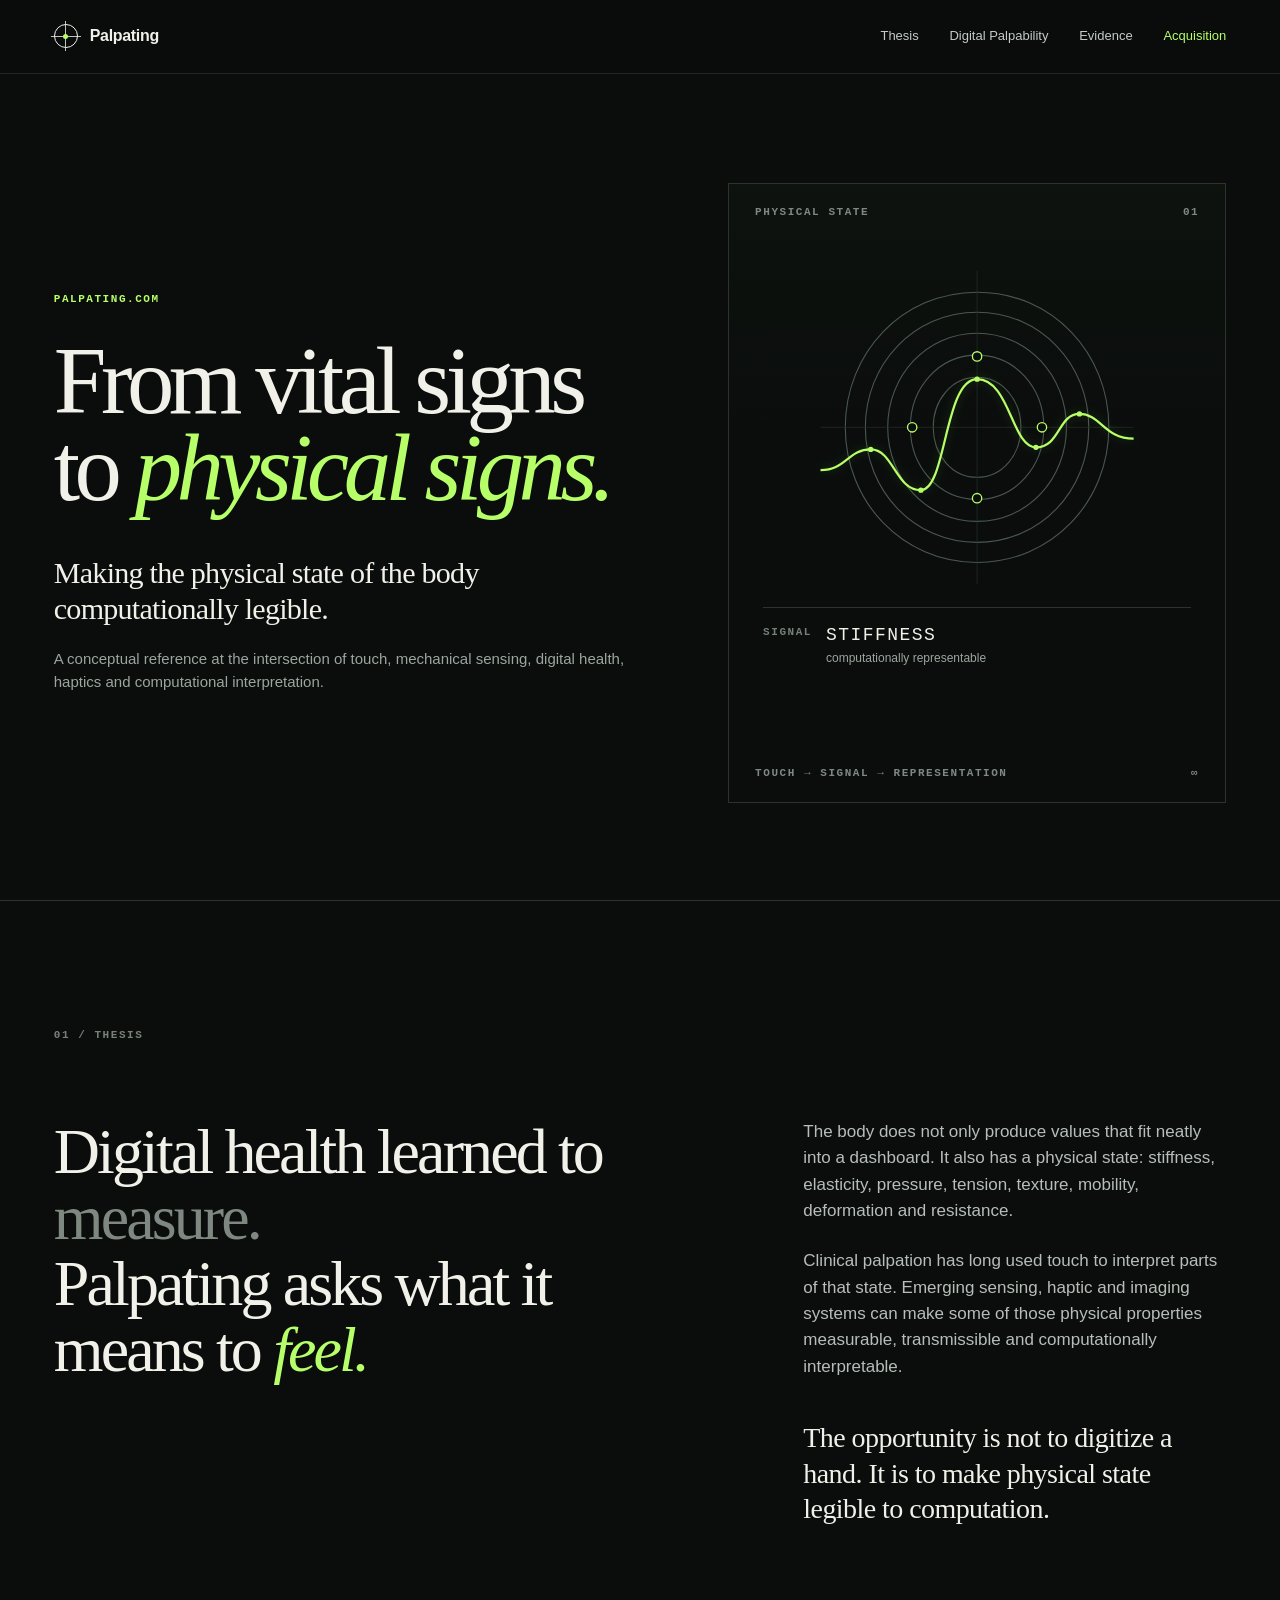
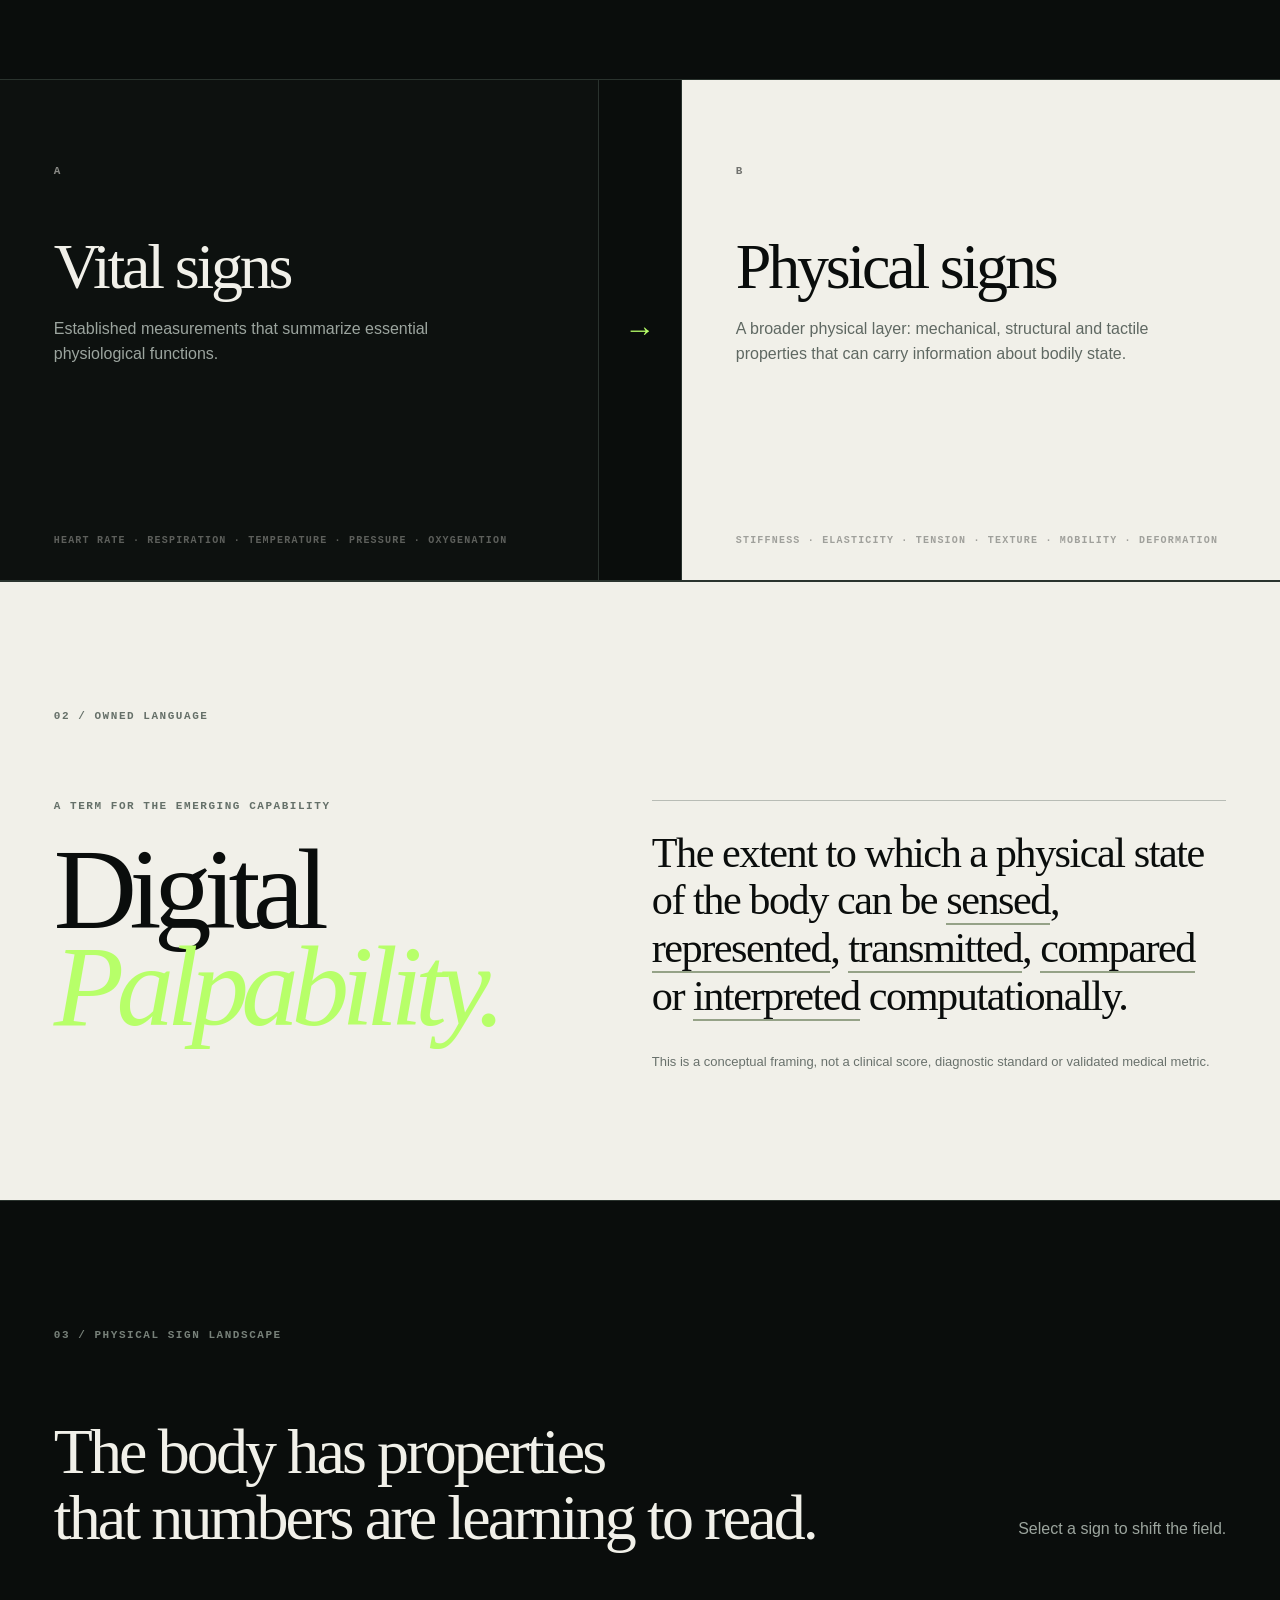
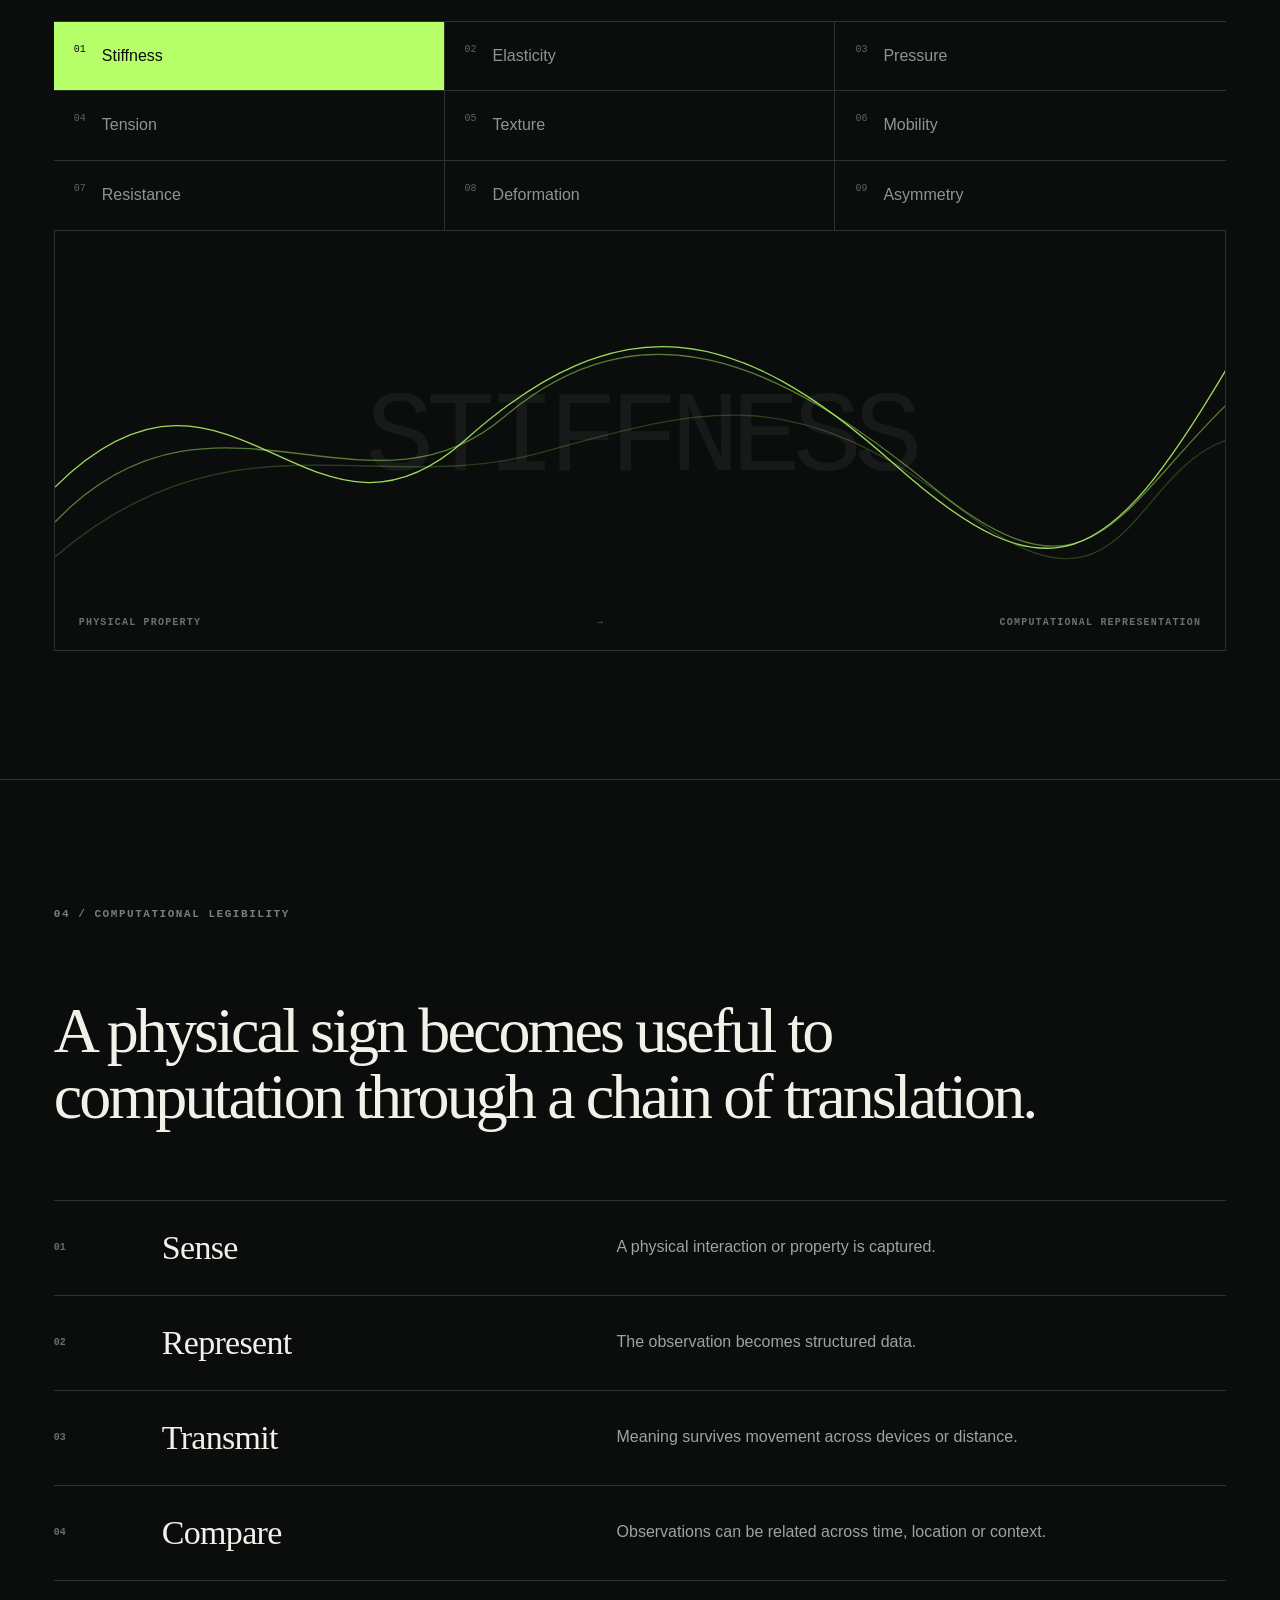
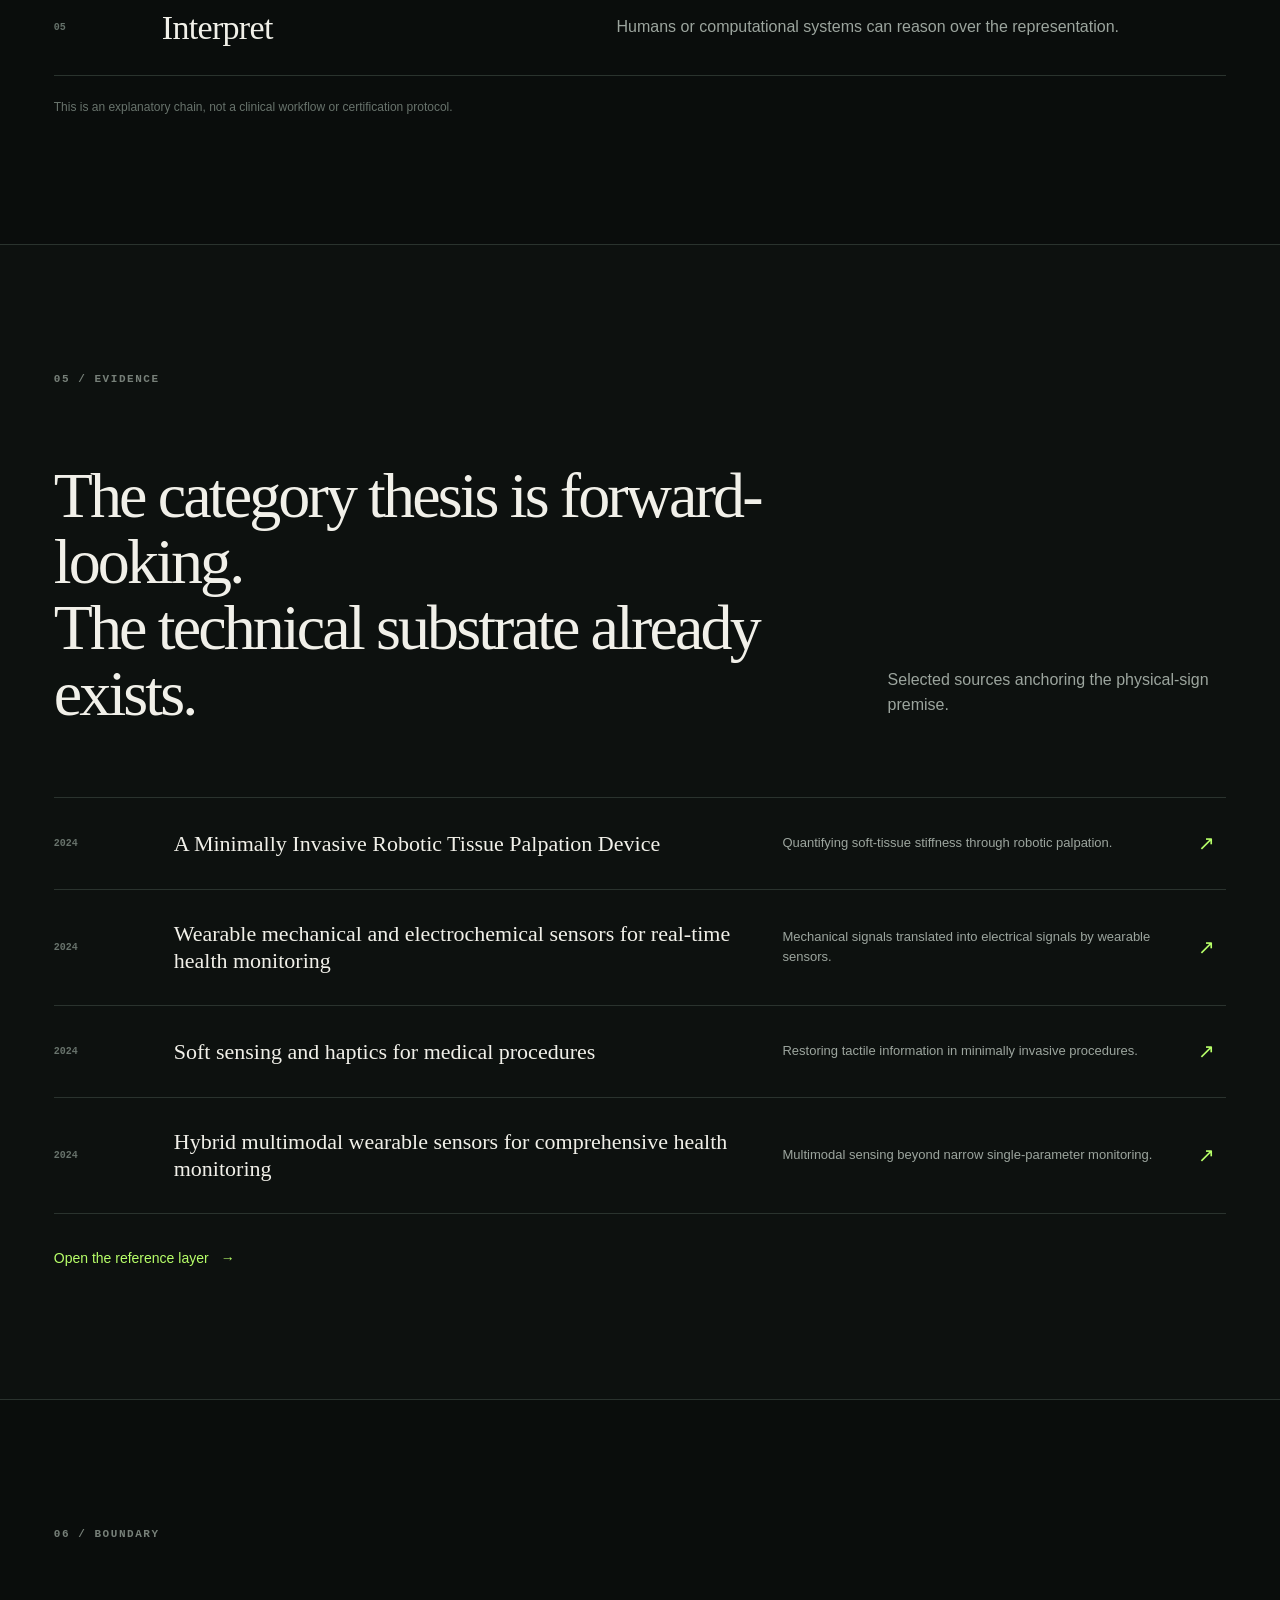
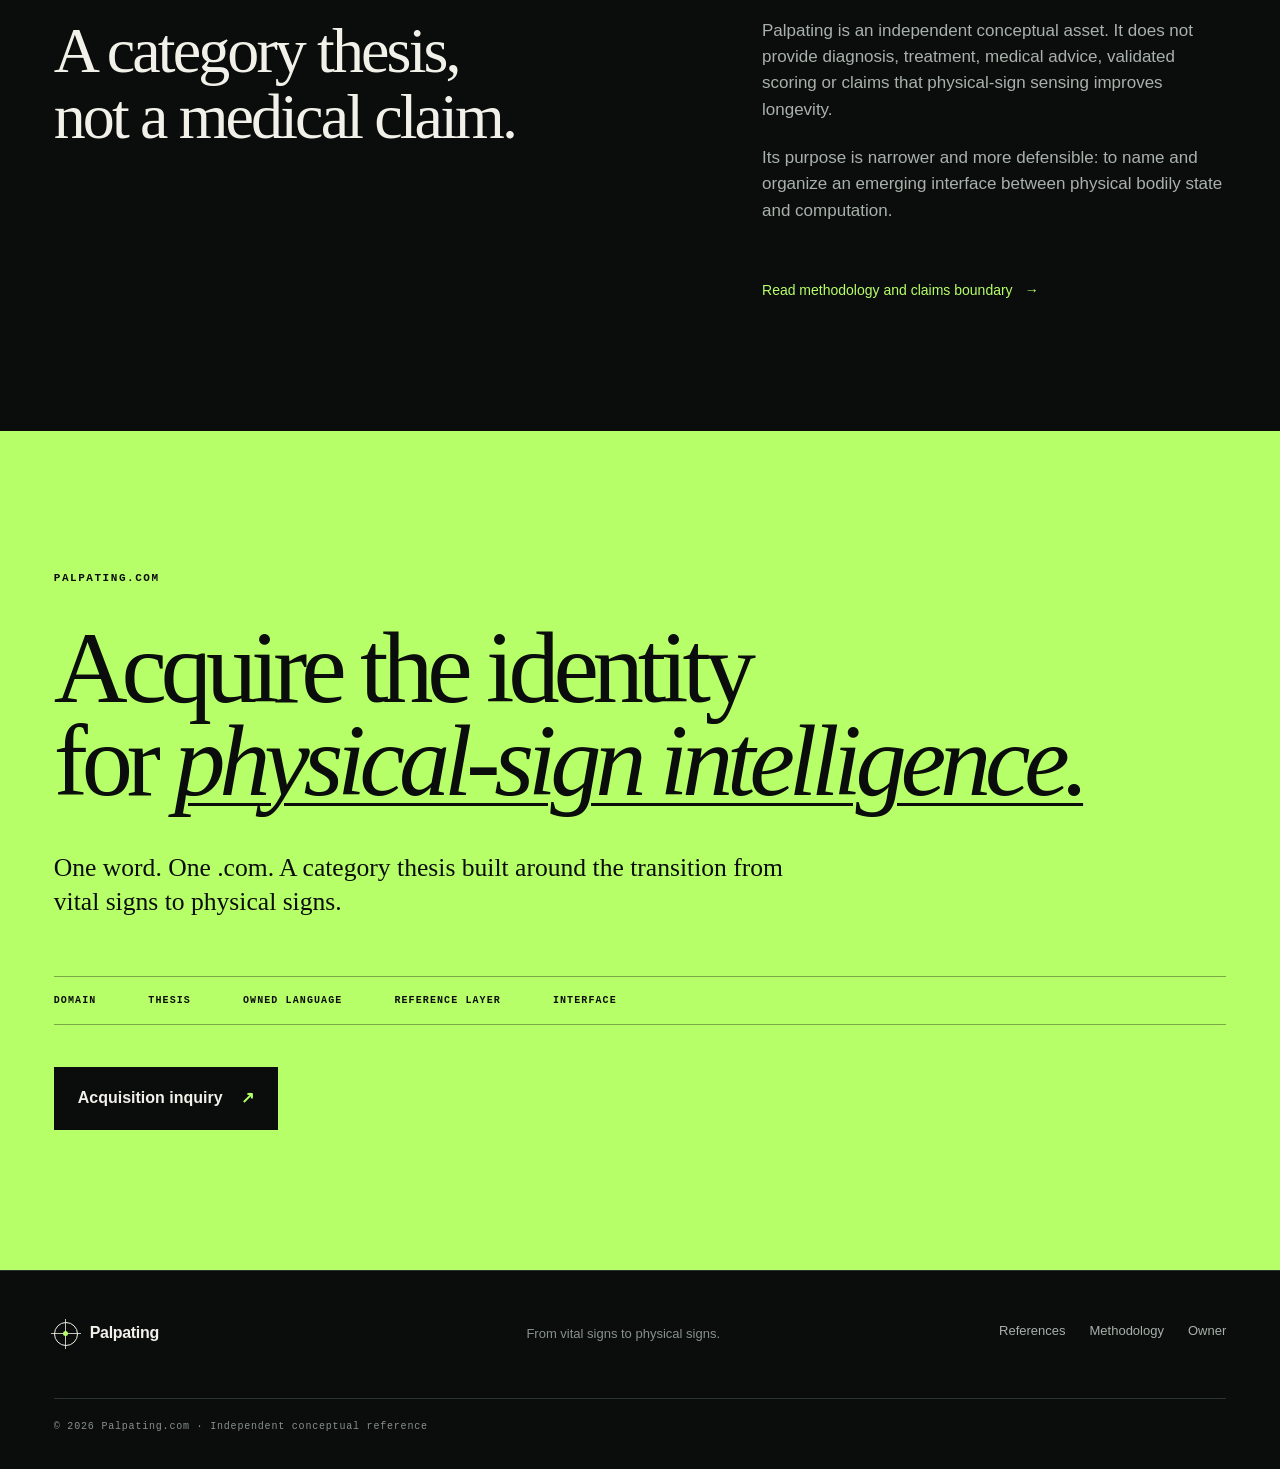
==== index.html @ 6602a5df "Add files via upload" ====
<!doctype html>
<html lang="en">
<head>
  <meta charset="utf-8">
  <meta name="viewport" content="width=device-width, initial-scale=1">
  <title>Palpating — From vital signs to physical signs</title>
  <meta name="description" content="Palpating explores how the physical state of the body can become computationally legible — from vital signs to physical signs.">
  <meta name="robots" content="index,follow,max-image-preview:large">
  <link rel="canonical" href="https://palpating.com/">
  <meta property="og:type" content="website">
  <meta property="og:title" content="Palpating — From vital signs to physical signs">
  <meta property="og:description" content="Making the physical state of the body computationally legible.">
  <meta property="og:url" content="https://palpating.com/">
  <meta name="theme-color" content="#0a0d0c">
  <link rel="stylesheet" href="styles.css">
  <script type="application/ld+json">
  {
    "@context":"https://schema.org",
    "@type":"WebSite",
    "name":"Palpating",
    "url":"https://palpating.com/",
    "description":"An independent conceptual reference exploring physical signs, digital palpability, and computational legibility of the body's physical state."
  }
  </script>
</head>
<body>
  <a class="skip-link" href="#main">Skip to content</a>

  <header class="site-header" data-header>
    <a class="brand" href="#top" aria-label="Palpating home">
      <span class="brand-mark" aria-hidden="true"><span></span></span>
      <span>Palpating</span>
    </a>
    <nav aria-label="Primary navigation">
      <a href="#thesis">Thesis</a>
      <a href="#palpability">Digital Palpability</a>
      <a href="#evidence">Evidence</a>
      <a class="nav-acquire" href="#acquisition">Acquisition</a>
    </nav>
  </header>

  <main id="main">
    <section class="hero" id="top" aria-labelledby="hero-title">
      <div class="hero-copy">
        <p class="hero-domain">PALPATING.COM</p>
        <h1 id="hero-title">From vital signs<br>to <em>physical signs.</em></h1>
        <p class="hero-definition">Making the physical state of the body computationally legible.</p>
        <p class="hero-note">A conceptual reference at the intersection of touch, mechanical sensing, digital health, haptics and computational interpretation.</p>
      </div>

      <div class="signal-field" aria-label="Conceptual visualization of physical state becoming a computational signal" data-signal-field>
        <div class="field-caption field-caption-top"><span>PHYSICAL STATE</span><span>01</span></div>
        <svg viewBox="0 0 640 560" role="img" aria-labelledby="signal-title signal-desc">
          <title id="signal-title">Physical signal field</title>
          <desc id="signal-desc">Contour lines, pressure points and a digital trace visualize the transition from physical state to computational representation.</desc>
          <g class="contours" fill="none">
            <path d="M123 280C123 169 208 78 320 78s197 91 197 202-85 202-197 202-197-91-197-202Z"/>
            <path d="M154 280c0-94 72-171 166-171s166 77 166 171-72 171-166 171-166-77-166-171Z"/>
            <path d="M188 280c0-76 57-139 132-139s132 63 132 139-57 139-132 139-132-63-132-139Z"/>
            <path d="M222 280c0-58 42-106 98-106s98 48 98 106-42 106-98 106-98-48-98-106Z"/>
            <path d="M256 280c0-40 27-73 64-73s64 33 64 73-27 73-64 73-64-33-64-73Z"/>
          </g>
          <g class="measurement-axis">
            <line x1="320" y1="46" x2="320" y2="514"/>
            <line x1="86" y1="280" x2="554" y2="280"/>
          </g>
          <g class="pressure-points">
            <circle cx="320" cy="174" r="7" data-point="stiffness"/>
            <circle cx="417" cy="280" r="7" data-point="elasticity"/>
            <circle cx="320" cy="386" r="7" data-point="pressure"/>
            <circle cx="223" cy="280" r="7" data-point="mobility"/>
          </g>
          <path class="signal-trace" d="M86 344c38 0 41-31 75-31s37 61 75 61 35-166 84-166 52 102 88 102 33-50 65-50 37 37 81 37" fill="none"/>
          <g class="trace-nodes">
            <circle cx="161" cy="313" r="4"/><circle cx="236" cy="374" r="4"/><circle cx="320" cy="208" r="4"/><circle cx="408" cy="310" r="4"/><circle cx="473" cy="260" r="4"/>
          </g>
        </svg>
        <div class="field-readout" aria-live="polite">
          <span class="readout-label">SIGNAL</span>
          <strong data-readout>STIFFNESS</strong>
          <span class="readout-status">computationally representable</span>
        </div>
        <div class="field-caption field-caption-bottom"><span>TOUCH → SIGNAL → REPRESENTATION</span><span>∞</span></div>
      </div>
    </section>

    <section class="thesis" id="thesis" aria-labelledby="thesis-title">
      <div class="section-index">01 / THESIS</div>
      <div class="thesis-grid">
        <h2 id="thesis-title">Digital health learned to <span>measure.</span><br>Palpating asks what it means to <em>feel.</em></h2>
        <div class="thesis-text">
          <p>The body does not only produce values that fit neatly into a dashboard. It also has a physical state: stiffness, elasticity, pressure, tension, texture, mobility, deformation and resistance.</p>
          <p>Clinical palpation has long used touch to interpret parts of that state. Emerging sensing, haptic and imaging systems can make some of those physical properties measurable, transmissible and computationally interpretable.</p>
          <p class="thesis-line">The opportunity is not to digitize a hand. It is to make physical state legible to computation.</p>
        </div>
      </div>
    </section>

    <section class="distinction" aria-label="Vital signs and physical signs distinction">
      <div class="distinction-column vital">
        <span class="distinction-number">A</span>
        <h3>Vital signs</h3>
        <p>Established measurements that summarize essential physiological functions.</p>
        <div class="word-stream" aria-hidden="true">HEART RATE · RESPIRATION · TEMPERATURE · PRESSURE · OXYGENATION</div>
      </div>
      <div class="distinction-arrow" aria-hidden="true"><span>→</span></div>
      <div class="distinction-column physical">
        <span class="distinction-number">B</span>
        <h3>Physical signs</h3>
        <p>A broader physical layer: mechanical, structural and tactile properties that can carry information about bodily state.</p>
        <div class="word-stream" aria-hidden="true">STIFFNESS · ELASTICITY · TENSION · TEXTURE · MOBILITY · DEFORMATION</div>
      </div>
    </section>

    <section class="palpability" id="palpability" aria-labelledby="palpability-title">
      <div class="section-index">02 / OWNED LANGUAGE</div>
      <div class="palpability-layout">
        <div>
          <p class="term-label">A term for the emerging capability</p>
          <h2 id="palpability-title">Digital<br><em>Palpability.</em></h2>
        </div>
        <div class="definition-block">
          <p class="definition">The extent to which a physical state of the body can be <span>sensed</span>, <span>represented</span>, <span>transmitted</span>, <span>compared</span> or <span>interpreted</span> computationally.</p>
          <p class="definition-note">This is a conceptual framing, not a clinical score, diagnostic standard or validated medical metric.</p>
        </div>
      </div>
    </section>

    <section class="landscape" aria-labelledby="landscape-title">
      <div class="section-index">03 / PHYSICAL SIGN LANDSCAPE</div>
      <div class="landscape-head">
        <h2 id="landscape-title">The body has properties<br>that numbers are learning to read.</h2>
        <p>Select a sign to shift the field.</p>
      </div>
      <div class="sign-rail" role="list" aria-label="Examples of physical signs">
        <button class="sign active" data-sign="stiffness" role="listitem"><span>01</span>Stiffness</button>
        <button class="sign" data-sign="elasticity" role="listitem"><span>02</span>Elasticity</button>
        <button class="sign" data-sign="pressure" role="listitem"><span>03</span>Pressure</button>
        <button class="sign" data-sign="tension" role="listitem"><span>04</span>Tension</button>
        <button class="sign" data-sign="texture" role="listitem"><span>05</span>Texture</button>
        <button class="sign" data-sign="mobility" role="listitem"><span>06</span>Mobility</button>
        <button class="sign" data-sign="resistance" role="listitem"><span>07</span>Resistance</button>
        <button class="sign" data-sign="deformation" role="listitem"><span>08</span>Deformation</button>
        <button class="sign" data-sign="asymmetry" role="listitem"><span>09</span>Asymmetry</button>
      </div>
      <div class="landscape-stage" data-landscape-stage>
        <div class="stage-word" data-stage-word>STIFFNESS</div>
        <svg viewBox="0 0 1200 360" preserveAspectRatio="none" aria-hidden="true">
          <path class="stage-line line-a" d="M0 220 C180 70 260 300 420 180 S700 80 860 200 1080 290 1200 120"/>
          <path class="stage-line line-b" d="M0 250 C160 110 320 260 460 160 S740 110 900 220 1090 240 1200 150"/>
          <path class="stage-line line-c" d="M0 280 C180 150 330 230 500 190 S760 130 930 240 1100 210 1200 180"/>
        </svg>
        <div class="stage-meta"><span>PHYSICAL PROPERTY</span><span>→</span><span>COMPUTATIONAL REPRESENTATION</span></div>
      </div>
    </section>

    <section class="chain" aria-labelledby="chain-title">
      <div class="section-index">04 / COMPUTATIONAL LEGIBILITY</div>
      <h2 id="chain-title">A physical sign becomes useful to computation through a chain of translation.</h2>
      <ol class="chain-list">
        <li><span>01</span><strong>Sense</strong><p>A physical interaction or property is captured.</p></li>
        <li><span>02</span><strong>Represent</strong><p>The observation becomes structured data.</p></li>
        <li><span>03</span><strong>Transmit</strong><p>Meaning survives movement across devices or distance.</p></li>
        <li><span>04</span><strong>Compare</strong><p>Observations can be related across time, location or context.</p></li>
        <li><span>05</span><strong>Interpret</strong><p>Humans or computational systems can reason over the representation.</p></li>
      </ol>
      <p class="chain-boundary">This is an explanatory chain, not a clinical workflow or certification protocol.</p>
    </section>

    <section class="evidence" id="evidence" aria-labelledby="evidence-title">
      <div class="section-index">05 / EVIDENCE</div>
      <div class="evidence-head">
        <h2 id="evidence-title">The category thesis is forward-looking.<br>The technical substrate already exists.</h2>
        <p>Selected sources anchoring the physical-sign premise.</p>
      </div>
      <div class="source-list">
        <a class="source" href="https://pmc.ncbi.nlm.nih.gov/articles/PMC11178256/" target="_blank" rel="noopener noreferrer">
          <span class="source-year">2024</span>
          <span class="source-title">A Minimally Invasive Robotic Tissue Palpation Device</span>
          <span class="source-context">Quantifying soft-tissue stiffness through robotic palpation.</span>
          <span class="source-arrow" aria-hidden="true">↗</span>
        </a>
        <a class="source" href="https://www.nature.com/articles/s43246-024-00658-2" target="_blank" rel="noopener noreferrer">
          <span class="source-year">2024</span>
          <span class="source-title">Wearable mechanical and electrochemical sensors for real-time health monitoring</span>
          <span class="source-context">Mechanical signals translated into electrical signals by wearable sensors.</span>
          <span class="source-arrow" aria-hidden="true">↗</span>
        </a>
        <a class="source" href="https://www.nature.com/articles/s41578-024-00653-6" target="_blank" rel="noopener noreferrer">
          <span class="source-year">2024</span>
          <span class="source-title">Soft sensing and haptics for medical procedures</span>
          <span class="source-context">Restoring tactile information in minimally invasive procedures.</span>
          <span class="source-arrow" aria-hidden="true">↗</span>
        </a>
        <a class="source" href="https://www.nature.com/articles/s41928-024-01247-4" target="_blank" rel="noopener noreferrer">
          <span class="source-year">2024</span>
          <span class="source-title">Hybrid multimodal wearable sensors for comprehensive health monitoring</span>
          <span class="source-context">Multimodal sensing beyond narrow single-parameter monitoring.</span>
          <span class="source-arrow" aria-hidden="true">↗</span>
        </a>
      </div>
      <a class="text-link" href="references.html">Open the reference layer <span aria-hidden="true">→</span></a>
    </section>

    <section class="boundary" aria-labelledby="boundary-title">
      <div class="section-index">06 / BOUNDARY</div>
      <div class="boundary-grid">
        <h2 id="boundary-title">A category thesis,<br>not a medical claim.</h2>
        <div>
          <p>Palpating is an independent conceptual asset. It does not provide diagnosis, treatment, medical advice, validated scoring or claims that physical-sign sensing improves longevity.</p>
          <p>Its purpose is narrower and more defensible: to name and organize an emerging interface between physical bodily state and computation.</p>
          <a class="text-link" href="methodology.html">Read methodology and claims boundary <span aria-hidden="true">→</span></a>
        </div>
      </div>
    </section>

    <section class="acquisition" id="acquisition" aria-labelledby="acquisition-title">
      <div class="acquisition-inner">
        <p class="acquisition-domain">PALPATING.COM</p>
        <h2 id="acquisition-title">Acquire the identity<br>for <em>physical-sign intelligence.</em></h2>
        <p>One word. One .com. A category thesis built around the transition from vital signs to physical signs.</p>
        <div class="asset-line" aria-label="Included strategic asset layers">
          <span>DOMAIN</span><span>THESIS</span><span>OWNED LANGUAGE</span><span>REFERENCE LAYER</span><span>INTERFACE</span>
        </div>
        <a class="acquire-button" href="https://sohadot.com" target="_blank" rel="noopener noreferrer">Acquisition inquiry <span aria-hidden="true">↗</span></a>
      </div>
    </section>
  </main>

  <footer>
    <a class="brand footer-brand" href="#top"><span class="brand-mark" aria-hidden="true"><span></span></span><span>Palpating</span></a>
    <p>From vital signs to physical signs.</p>
    <div class="footer-links"><a href="references.html">References</a><a href="methodology.html">Methodology</a><a href="https://sohadot.com" target="_blank" rel="noopener noreferrer">Owner</a></div>
    <p class="copyright">© <span data-year></span> Palpating.com · Independent conceptual reference</p>
  </footer>

  <script src="script.js" defer></script>
</body>
</html>
---- styles.css ----
:root {
  --ink:#0a0d0c;
  --ink-2:#111714;
  --paper:#f1f0e9;
  --paper-2:#e7e7df;
  --muted:#9ca59e;
  --line:#2a332e;
  --accent:#b7ff69;
  --accent-soft:#d7ffae;
  --max:1440px;
  --pad:clamp(22px,4.2vw,72px);
  --serif:Georgia,"Times New Roman",serif;
  --sans:ui-sans-serif,-apple-system,BlinkMacSystemFont,"Segoe UI",Helvetica,Arial,sans-serif;
  --mono:"SFMono-Regular",Consolas,"Liberation Mono",monospace;
}
*{box-sizing:border-box}
html{scroll-behavior:smooth;background:var(--ink)}
body{margin:0;background:var(--ink);color:var(--paper);font-family:var(--sans);font-size:16px;line-height:1.55;-webkit-font-smoothing:antialiased}
a{color:inherit;text-decoration:none}
button{font:inherit}
::selection{background:var(--accent);color:var(--ink)}
.skip-link{position:fixed;left:16px;top:-80px;z-index:1000;background:var(--accent);color:var(--ink);padding:12px 16px;font-weight:700}.skip-link:focus{top:16px}
.site-header{position:sticky;top:0;z-index:50;display:flex;align-items:center;justify-content:space-between;min-height:74px;padding:0 var(--pad);border-bottom:1px solid rgba(241,240,233,.11);background:rgba(10,13,12,.88);backdrop-filter:blur(18px)}
.brand{display:inline-flex;align-items:center;gap:12px;font-weight:650;letter-spacing:-.02em}.brand-mark{width:24px;height:24px;border:1px solid var(--paper);border-radius:50%;display:grid;place-items:center;position:relative}.brand-mark::before,.brand-mark::after{content:"";position:absolute;background:var(--paper);opacity:.8}.brand-mark::before{width:1px;height:30px}.brand-mark::after{width:30px;height:1px}.brand-mark span{width:5px;height:5px;border-radius:50%;background:var(--accent);position:relative;z-index:1}
nav{display:flex;align-items:center;gap:clamp(18px,2.4vw,38px);font-size:13px;color:#c4cbc6}nav a{transition:color .2s ease}nav a:hover,nav a:focus-visible{color:var(--paper)}.nav-acquire{color:var(--accent)}
.hero{min-height:calc(100vh - 74px);max-width:var(--max);margin:0 auto;padding:clamp(62px,8vw,124px) var(--pad) clamp(56px,7vw,110px);display:grid;grid-template-columns:minmax(0,1.08fr) minmax(420px,.92fr);align-items:center;gap:clamp(48px,7vw,118px)}
.hero-domain,.section-index,.term-label,.field-caption,.readout-label,.acquisition-domain{font:600 11px/1.2 var(--mono);letter-spacing:.14em;text-transform:uppercase}.hero-domain{color:var(--accent);margin:0 0 32px}.hero h1{font:400 clamp(58px,7.4vw,122px)/.91 var(--serif);letter-spacing:-.058em;margin:0;max-width:900px}.hero h1 em,.palpability h2 em,.acquisition h2 em{font-weight:400;color:var(--accent)}.hero-definition{font:400 clamp(23px,2.35vw,38px)/1.2 var(--serif);letter-spacing:-.025em;max-width:760px;margin:44px 0 20px}.hero-note{max-width:630px;color:var(--muted);font-size:15px;margin:0}
.signal-field{border:1px solid var(--line);min-height:620px;position:relative;padding:56px 34px 78px;overflow:hidden;background:linear-gradient(180deg,rgba(183,255,105,.025),transparent 42%)}.field-caption{position:absolute;left:26px;right:26px;display:flex;justify-content:space-between;color:#7f8983}.field-caption-top{top:22px}.field-caption-bottom{bottom:22px}.signal-field svg{width:100%;height:auto;display:block}.contours path{stroke:#4a5750;stroke-width:1.1;vector-effect:non-scaling-stroke;transition:stroke .35s ease,transform .35s ease}.measurement-axis line{stroke:#263029;stroke-width:1}.pressure-points circle{fill:var(--ink);stroke:var(--accent);stroke-width:2}.signal-trace{stroke:var(--accent);stroke-width:2.2;vector-effect:non-scaling-stroke;filter:drop-shadow(0 0 8px rgba(183,255,105,.22))}.trace-nodes circle{fill:var(--accent)}.field-readout{display:grid;grid-template-columns:auto 1fr;column-gap:14px;row-gap:5px;border-top:1px solid var(--line);padding-top:18px;margin-top:-8px}.readout-label{color:#758078}.field-readout strong{font:500 18px/1 var(--mono);letter-spacing:.08em}.readout-status{grid-column:2;color:var(--muted);font-size:12px}
.thesis,.palpability,.landscape,.chain,.evidence,.boundary{max-width:var(--max);margin:0 auto;padding:clamp(90px,10vw,170px) var(--pad);border-top:1px solid var(--line)}.section-index{color:#778079;margin-bottom:clamp(48px,6vw,92px)}.thesis-grid{display:grid;grid-template-columns:1.2fr .8fr;gap:clamp(54px,9vw,160px)}.thesis h2,.landscape h2,.chain h2,.evidence h2,.boundary h2{font:400 clamp(42px,5vw,78px)/1.03 var(--serif);letter-spacing:-.045em;margin:0}.thesis h2 span{color:#7e8881}.thesis h2 em{color:var(--accent);font-weight:400}.thesis-text{align-self:end;max-width:580px}.thesis-text p{color:#b7beb9;margin:0 0 24px;font-size:17px}.thesis-text .thesis-line{color:var(--paper);font:400 28px/1.27 var(--serif);letter-spacing:-.02em;margin-top:40px}
.distinction{border-top:1px solid var(--line);border-bottom:1px solid var(--line);display:grid;grid-template-columns:1fr 84px 1fr;max-width:var(--max);margin:0 auto}.distinction-column{min-height:500px;padding:clamp(48px,6vw,92px) var(--pad);position:relative;overflow:hidden}.distinction-column.vital{background:#0d110f}.distinction-column.physical{background:var(--paper);color:var(--ink)}.distinction-number{font:600 11px var(--mono);opacity:.55}.distinction h3{font:400 clamp(44px,5vw,80px)/1 var(--serif);letter-spacing:-.05em;margin:54px 0 18px}.distinction p{max-width:470px;color:#9ca59f;font-size:16px}.physical p{color:#5f6862}.distinction-arrow{border-left:1px solid var(--line);border-right:1px solid var(--line);display:grid;place-items:center;font-size:31px;color:var(--accent)}.word-stream{position:absolute;bottom:34px;left:var(--pad);white-space:nowrap;font:600 10px var(--mono);letter-spacing:.12em;opacity:.35}
.palpability{background:var(--paper);color:var(--ink);max-width:none}.palpability>*{max-width:calc(var(--max) - (var(--pad) * 2));margin-left:auto;margin-right:auto}.palpability .section-index{color:#667069}.palpability-layout{display:grid;grid-template-columns:.9fr 1.1fr;gap:clamp(60px,10vw,170px)}.term-label{color:#657069;margin:0 0 28px}.palpability h2{font:400 clamp(70px,9vw,150px)/.84 var(--serif);letter-spacing:-.065em;margin:0}.definition-block{align-self:end;border-top:1px solid #b8bcb5;padding-top:28px}.definition{font:400 clamp(28px,3.3vw,52px)/1.13 var(--serif);letter-spacing:-.035em;margin:0}.definition span{border-bottom:2px solid #95a287}.definition-note{font-size:13px;color:#69716c;max-width:650px;margin:32px 0 0}
.landscape-head,.evidence-head{display:flex;align-items:end;justify-content:space-between;gap:50px;margin-bottom:70px}.landscape-head p,.evidence-head p{color:var(--muted);margin:0 0 9px}.sign-rail{border-top:1px solid var(--line);display:grid;grid-template-columns:repeat(3,1fr)}.sign{appearance:none;border:0;border-right:1px solid var(--line);border-bottom:1px solid var(--line);background:transparent;color:#8c9690;text-align:left;padding:22px 20px;cursor:pointer;display:flex;gap:16px;transition:background .2s,color .2s}.sign:nth-child(3n){border-right:0}.sign span{font:500 10px var(--mono);color:#5c655f}.sign:hover,.sign:focus-visible,.sign.active{background:var(--accent);color:var(--ink);outline:none}.sign.active span,.sign:hover span{color:var(--ink)}.landscape-stage{height:420px;border-left:1px solid var(--line);border-right:1px solid var(--line);border-bottom:1px solid var(--line);position:relative;overflow:hidden;display:flex;align-items:center}.stage-word{position:absolute;left:50%;top:50%;transform:translate(-50%,-50%);font:500 clamp(50px,9vw,130px)/1 var(--mono);letter-spacing:-.07em;color:rgba(241,240,233,.06);white-space:nowrap}.landscape-stage svg{width:100%;height:100%}.stage-line{fill:none;stroke:var(--accent);stroke-width:1.3;vector-effect:non-scaling-stroke;opacity:.85;transition:d .55s ease,opacity .25s ease}.line-b{opacity:.45}.line-c{opacity:.2}.stage-meta{position:absolute;left:24px;right:24px;bottom:22px;display:flex;justify-content:space-between;color:#69736d;font:600 10px var(--mono);letter-spacing:.12em}
.chain h2{max-width:1050px;margin-bottom:70px}.chain-list{list-style:none;margin:0;padding:0;border-top:1px solid var(--line)}.chain-list li{display:grid;grid-template-columns:80px minmax(170px,.7fr) 1fr;gap:28px;align-items:center;border-bottom:1px solid var(--line);padding:28px 0}.chain-list li>span{font:600 10px var(--mono);color:#65716a}.chain-list strong{font:400 34px var(--serif);letter-spacing:-.02em}.chain-list p{color:var(--muted);margin:0;max-width:560px}.chain-boundary{font-size:12px;color:#68736c;margin:22px 0 0}
.evidence{background:#0d110f}.evidence-head h2{max-width:920px}.source-list{border-top:1px solid var(--line)}.source{display:grid;grid-template-columns:90px 1.2fr .8fr 28px;gap:30px;align-items:center;border-bottom:1px solid var(--line);padding:30px 0;transition:padding .25s ease,background .25s ease}.source:hover,.source:focus-visible{padding-left:18px;padding-right:18px;background:#121914;outline:none}.source-year{font:600 10px var(--mono);color:#68736c}.source-title{font:400 22px/1.25 var(--serif)}.source-context{color:var(--muted);font-size:13px}.source-arrow{color:var(--accent);font-size:20px}.text-link{display:inline-flex;gap:12px;margin-top:34px;color:var(--accent);font-size:14px}.text-link span{transition:transform .2s}.text-link:hover span{transform:translateX(5px)}
.boundary-grid{display:grid;grid-template-columns:1fr .8fr;gap:clamp(60px,10vw,170px)}.boundary-grid>div{align-self:end}.boundary-grid p{color:#a9b1ac;font-size:17px;margin:0 0 22px}
.acquisition{background:var(--accent);color:var(--ink);padding:clamp(90px,11vw,180px) var(--pad)}.acquisition-inner{max-width:var(--max);margin:0 auto}.acquisition-domain{margin:0 0 36px}.acquisition h2{font:400 clamp(60px,8vw,128px)/.91 var(--serif);letter-spacing:-.06em;margin:0;max-width:1180px}.acquisition h2 em{color:var(--ink);text-decoration:underline;text-decoration-thickness:3px;text-underline-offset:8px}.acquisition-inner>p:not(.acquisition-domain){font:400 clamp(20px,2vw,31px)/1.3 var(--serif);max-width:780px;margin:44px 0 58px}.asset-line{display:flex;flex-wrap:wrap;border-top:1px solid rgba(10,13,12,.35);border-bottom:1px solid rgba(10,13,12,.35);margin-bottom:42px}.asset-line span{font:650 10px var(--mono);letter-spacing:.11em;padding:18px 26px 18px 0;margin-right:26px}.acquire-button{display:inline-flex;align-items:center;gap:18px;background:var(--ink);color:var(--paper);padding:19px 24px;font-weight:650}.acquire-button span{color:var(--accent)}
footer{max-width:var(--max);margin:0 auto;padding:50px var(--pad) 34px;display:grid;grid-template-columns:1fr 1fr auto;gap:30px;align-items:start;border-top:1px solid var(--line)}footer p{margin:3px 0;color:#87918b;font-size:13px}.footer-links{display:flex;gap:24px;font-size:13px;color:#a8b0ab}.copyright{grid-column:1/-1;border-top:1px solid var(--line);padding-top:22px;margin-top:20px!important;font:500 10px var(--mono)!important;letter-spacing:.08em}
.reveal{opacity:0;transform:translateY(18px);transition:opacity .65s ease,transform .65s ease}.reveal.visible{opacity:1;transform:none}

/* Secondary pages */
.subpage{background:var(--paper);color:var(--ink)}.subpage .site-header{background:rgba(241,240,233,.9);border-color:#c8cbc4}.subpage .brand-mark{border-color:var(--ink)}.subpage .brand-mark::before,.subpage .brand-mark::after{background:var(--ink)}.subpage nav{color:#4f5953}.subpage-main{max-width:1120px;margin:0 auto;padding:clamp(80px,10vw,150px) var(--pad)}.subpage-kicker{font:600 11px var(--mono);letter-spacing:.14em;color:#69736d}.subpage h1{font:400 clamp(58px,8vw,118px)/.92 var(--serif);letter-spacing:-.06em;margin:28px 0 42px}.subpage-intro{font:400 clamp(24px,3vw,42px)/1.2 var(--serif);letter-spacing:-.03em;max-width:900px}.subpage-section{border-top:1px solid #c4c8c1;padding:54px 0;margin-top:70px;display:grid;grid-template-columns:220px 1fr;gap:60px}.subpage-section h2{font:400 34px var(--serif);margin:0}.subpage-section p,.subpage-section li{color:#4f5953}.subpage-section ul{margin:0;padding-left:18px}.reference-entry{border-top:1px solid #c4c8c1;padding:28px 0;display:grid;grid-template-columns:90px 1fr;gap:28px}.reference-entry h3{font:400 25px/1.25 var(--serif);margin:0 0 8px}.reference-entry p{margin:0 0 10px;color:#59625d}.reference-entry a{text-decoration:underline;text-underline-offset:4px}.subpage footer{border-color:#c4c8c1}.subpage footer p,.subpage .footer-links{color:#56605a}.subpage .copyright{border-color:#c4c8c1}

@media (max-width:1050px){
  .hero{grid-template-columns:1fr;min-height:auto}.signal-field{min-height:auto;max-width:720px;width:100%}.thesis-grid,.palpability-layout,.boundary-grid{grid-template-columns:1fr}.thesis-text{max-width:760px}.distinction{grid-template-columns:1fr}.distinction-arrow{height:70px;border-left:0;border-right:0;border-top:1px solid var(--line);border-bottom:1px solid var(--line)}.distinction-arrow span{transform:rotate(90deg)}.landscape-head,.evidence-head{align-items:start;flex-direction:column}.source{grid-template-columns:70px 1fr 28px}.source-context{grid-column:2}.source-arrow{grid-column:3;grid-row:1/3}.subpage-section{grid-template-columns:1fr;gap:20px}
}
@media (max-width:760px){
  .site-header{min-height:66px}.site-header nav a:not(.nav-acquire){display:none}.hero{padding-top:70px}.hero h1{font-size:clamp(55px,17vw,86px)}.signal-field{padding:50px 18px 70px}.field-caption{left:16px;right:16px}.thesis,.palpability,.landscape,.chain,.evidence,.boundary{padding-top:88px;padding-bottom:88px}.thesis h2,.landscape h2,.chain h2,.evidence h2,.boundary h2{font-size:clamp(40px,12vw,62px)}.palpability h2{font-size:clamp(70px,21vw,110px)}.distinction-column{min-height:420px}.sign-rail{grid-template-columns:1fr 1fr}.sign:nth-child(3n){border-right:1px solid var(--line)}.sign:nth-child(2n){border-right:0}.landscape-stage{height:330px}.chain-list li{grid-template-columns:48px 1fr;gap:14px}.chain-list p{grid-column:2}.source{grid-template-columns:50px 1fr 24px;gap:16px}.source-title{font-size:18px}.source-context{font-size:12px}.acquisition h2{font-size:clamp(56px,15vw,92px)}footer{grid-template-columns:1fr}.copyright{grid-column:1}.footer-links{flex-wrap:wrap}.subpage h1{font-size:clamp(54px,17vw,88px)}.reference-entry{grid-template-columns:1fr;gap:10px}
}
@media (prefers-reduced-motion:reduce){html{scroll-behavior:auto}.reveal{opacity:1;transform:none;transition:none}.contours path,.stage-line{transition:none}}
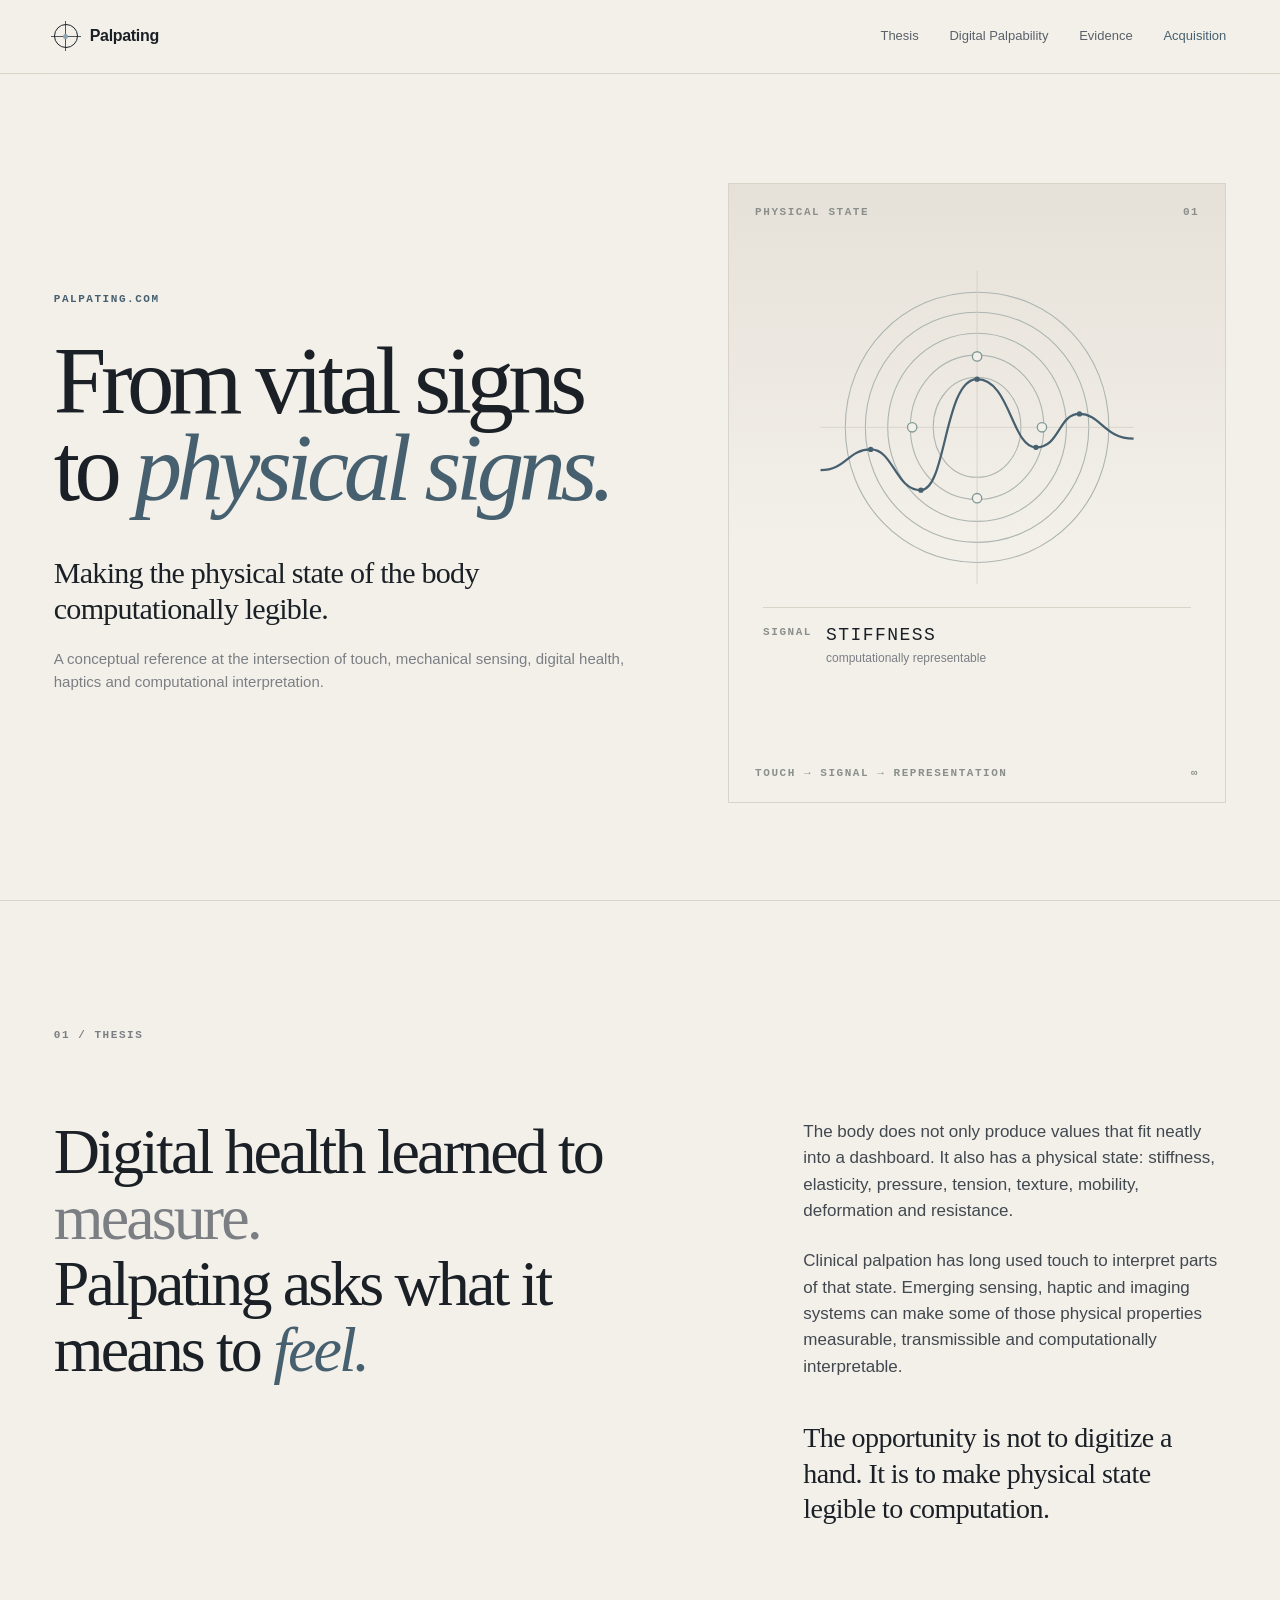
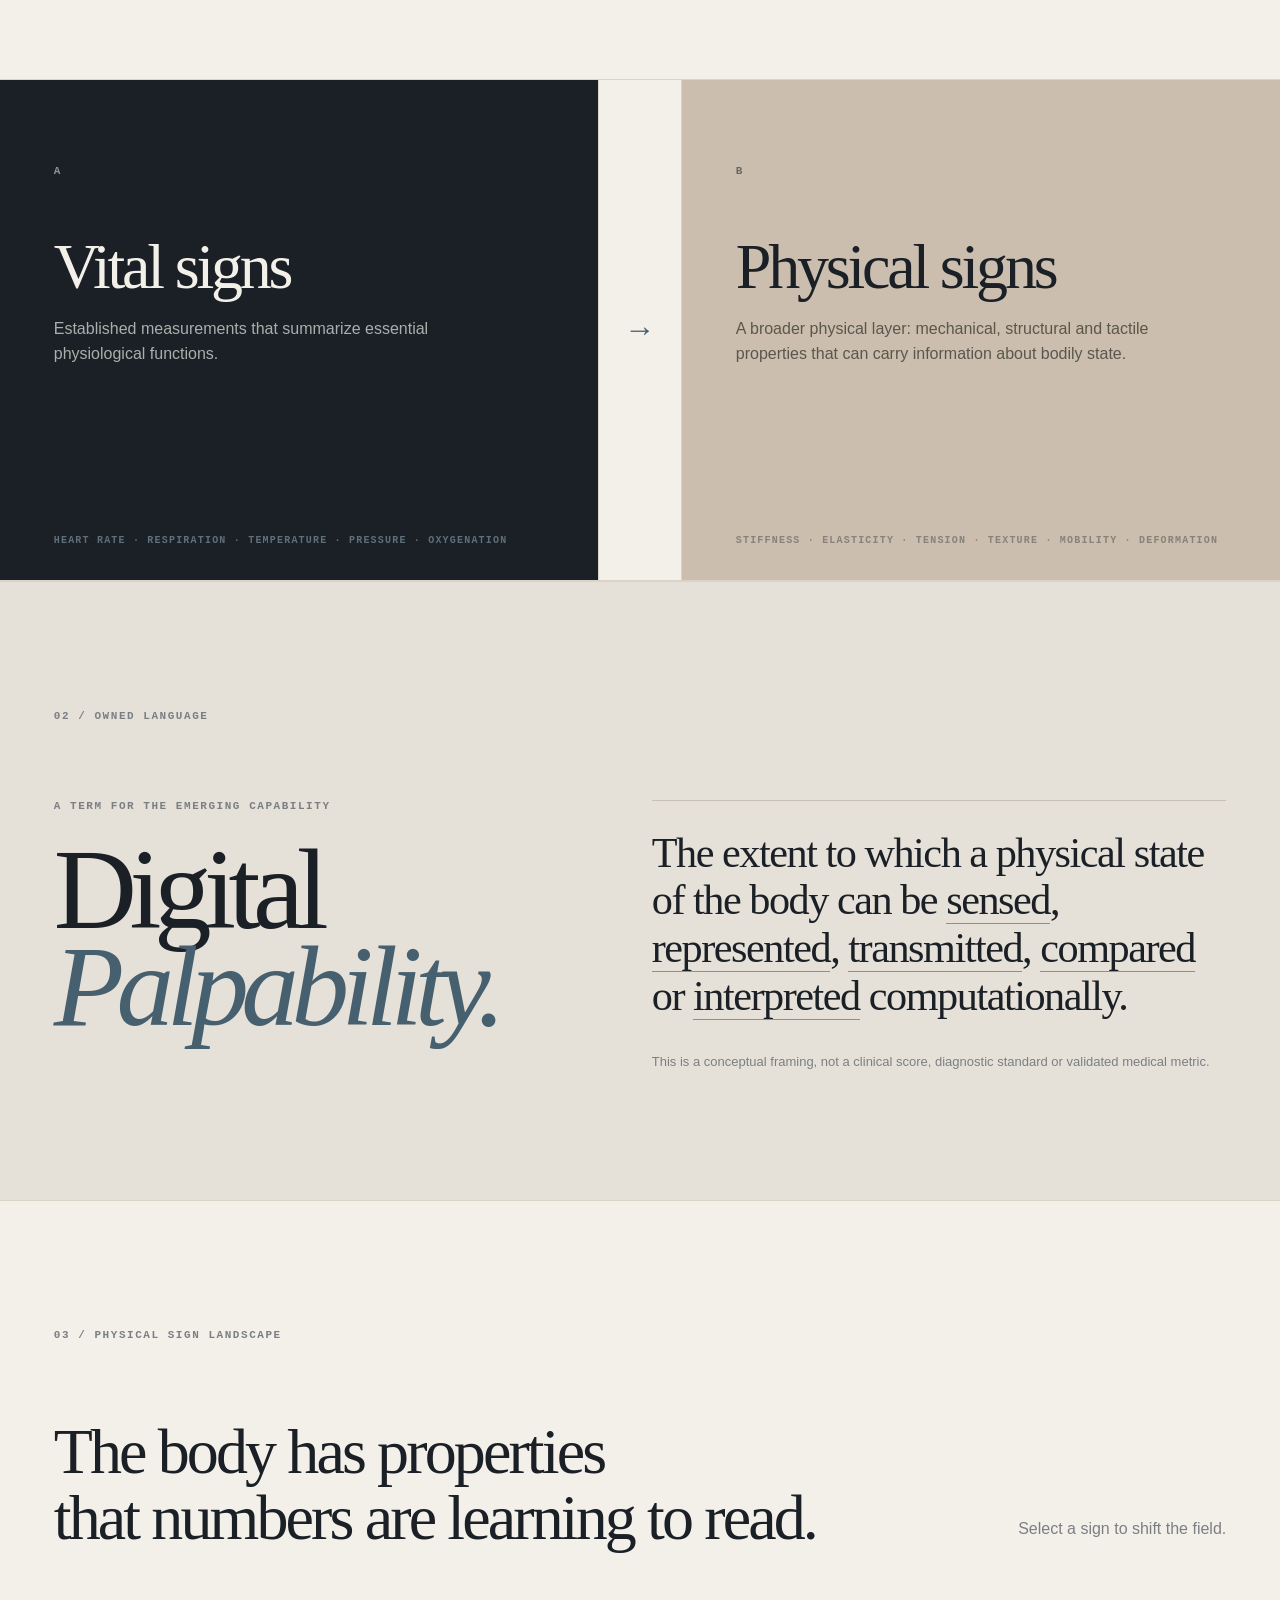
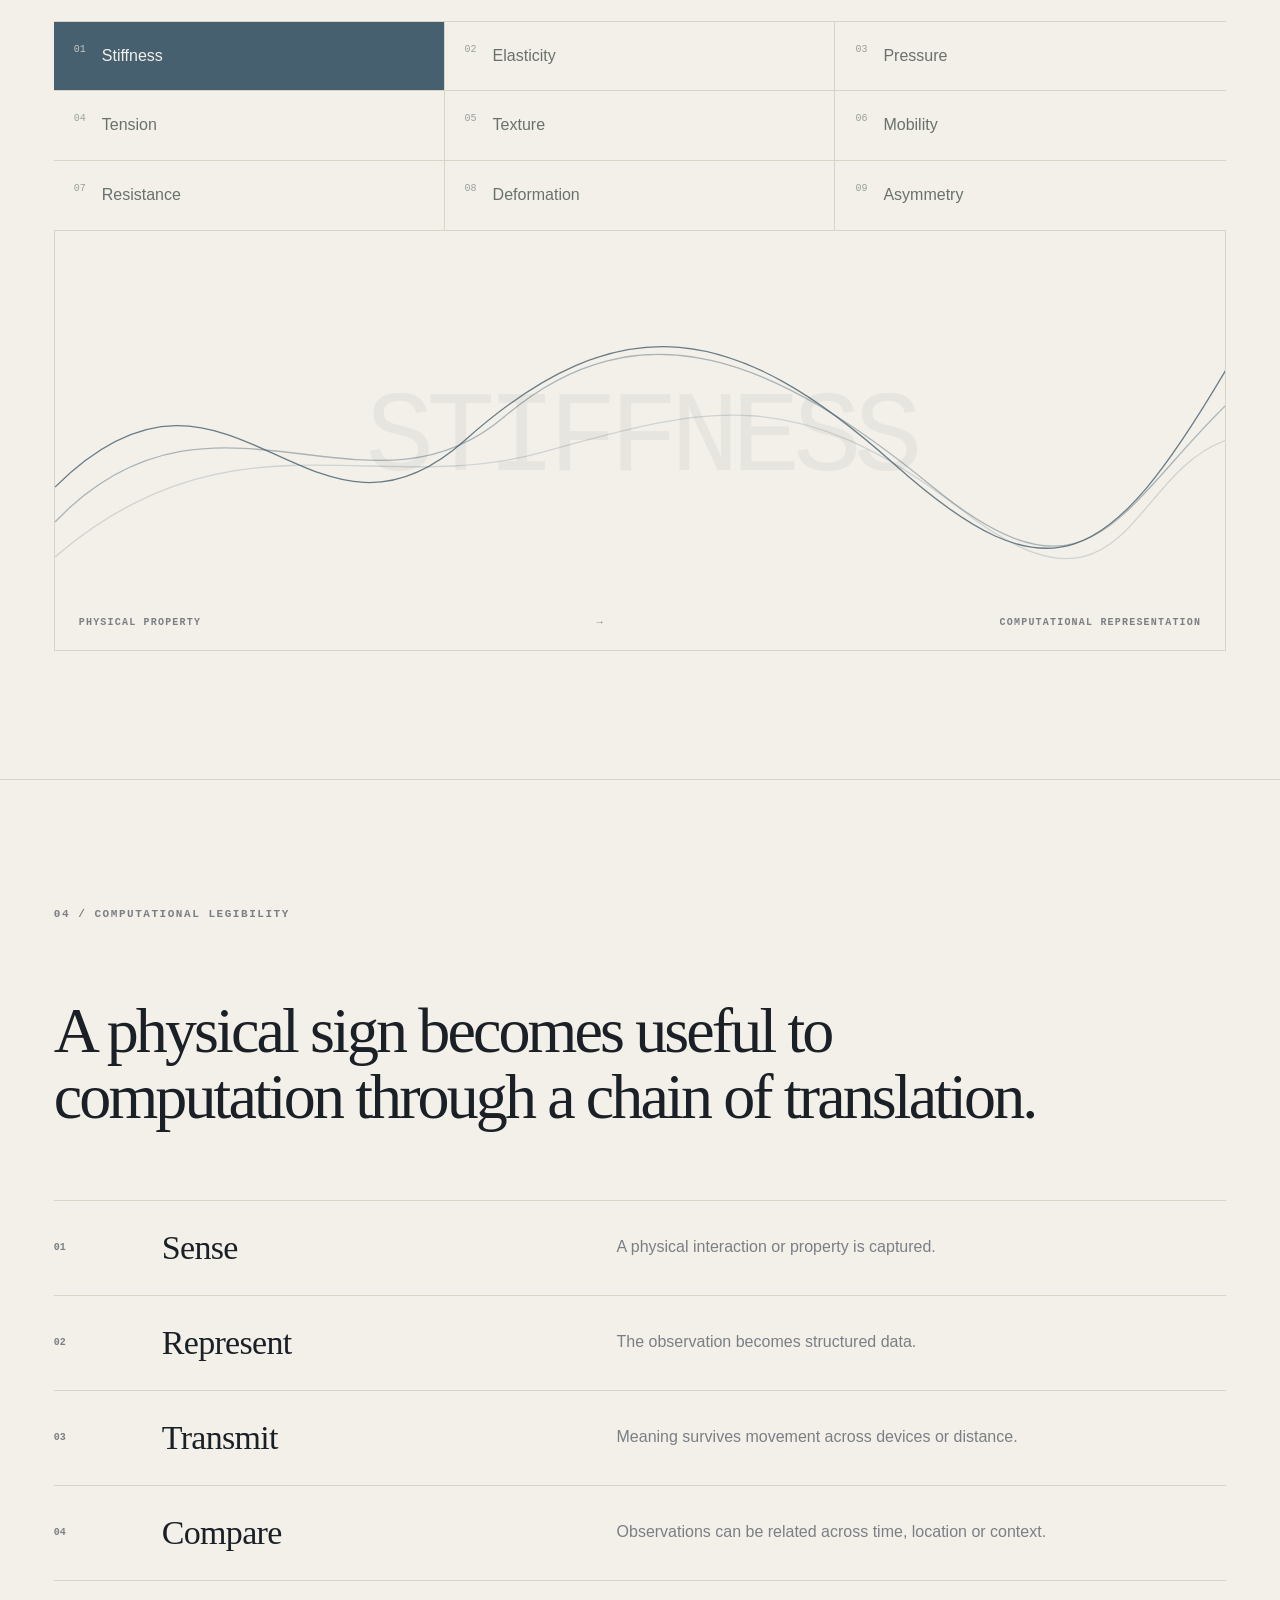
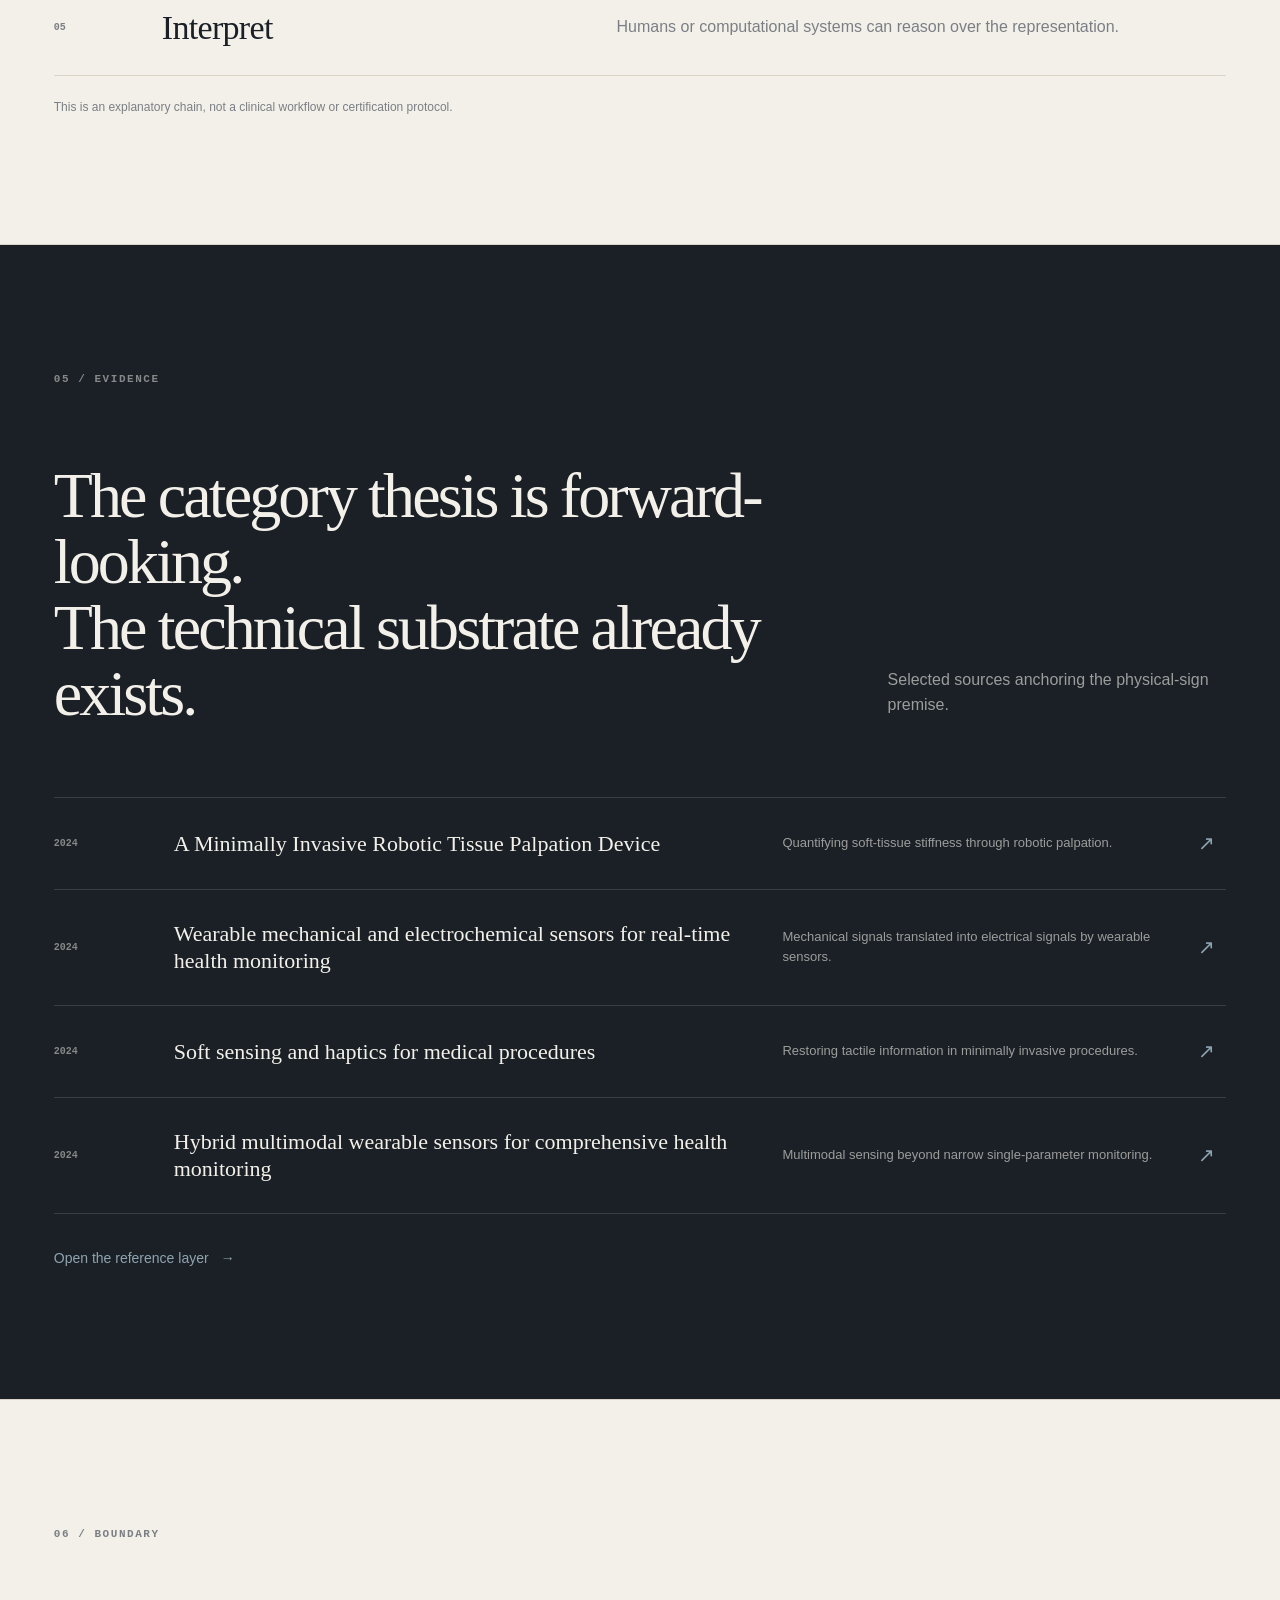
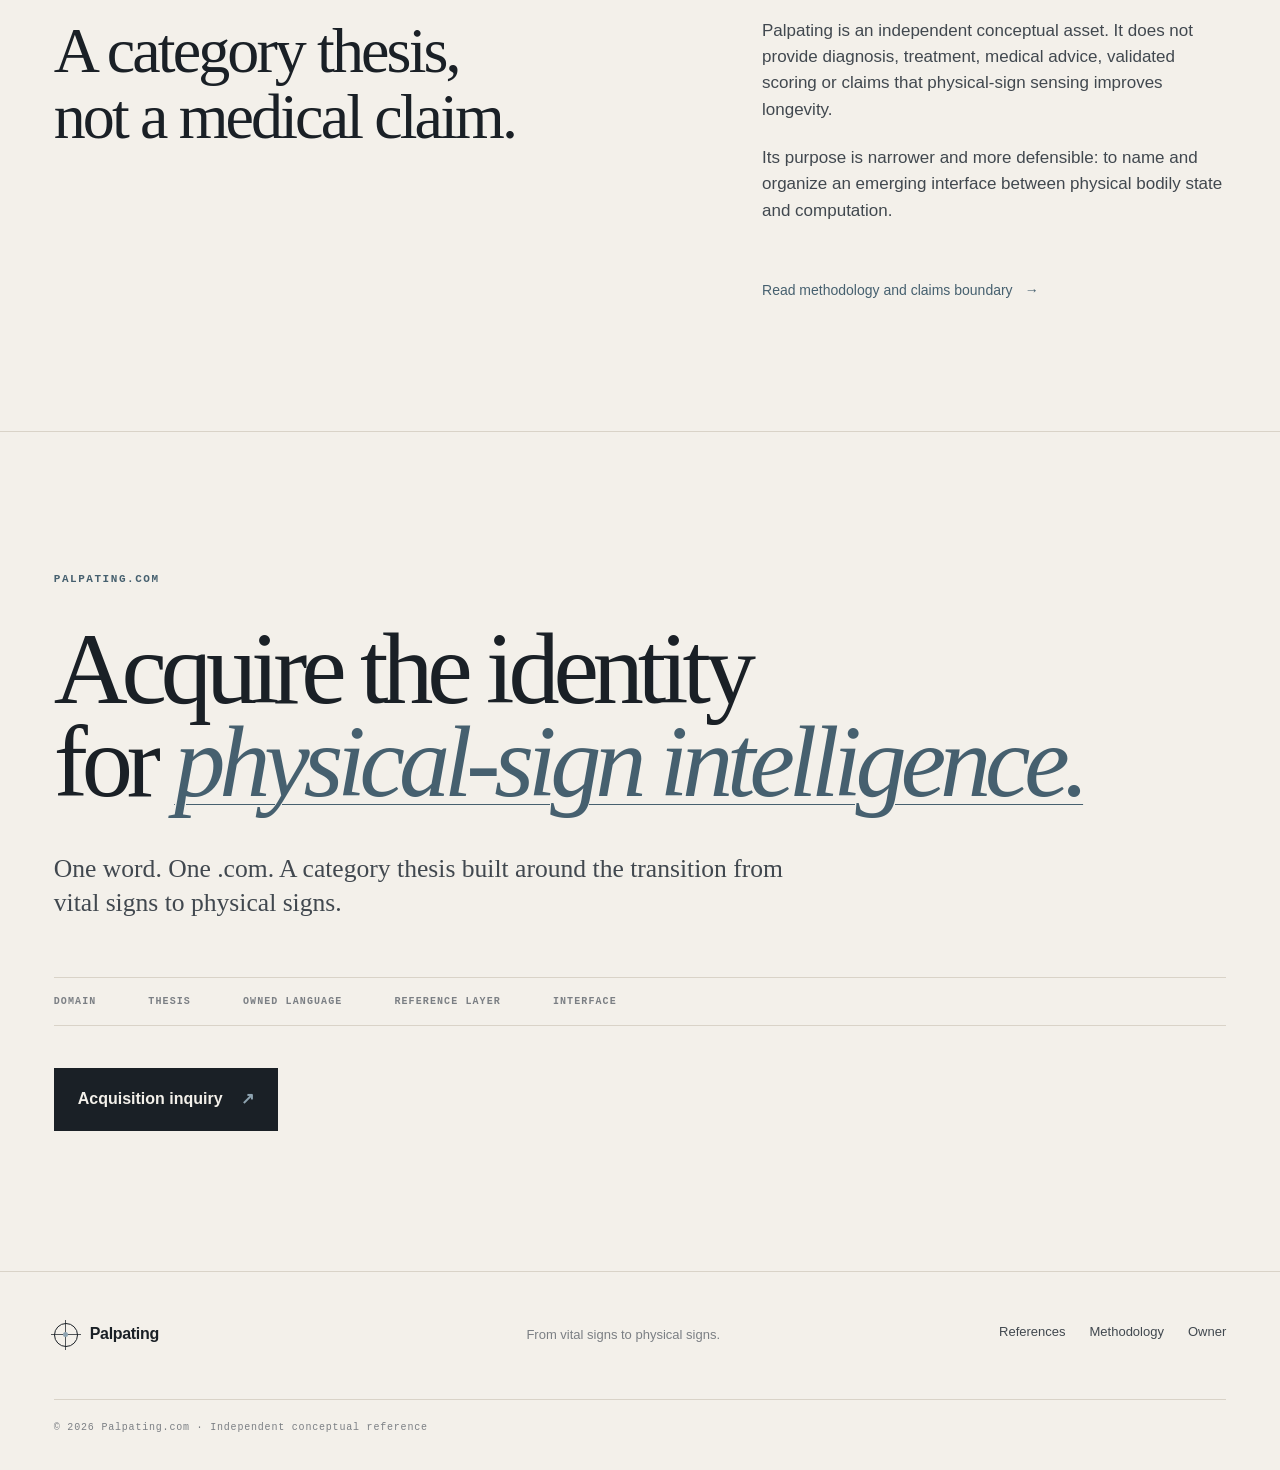
==== commit 8a7f0441: "Rebuild visual identity: mineral/editorial light-first palette + OG asset Move Palpating off the bla" ====
--- a/index.html
+++ b/index.html
@@ -8,10 +8,19 @@
   <meta name="robots" content="index,follow,max-image-preview:large">
   <link rel="canonical" href="https://palpating.com/">
   <meta property="og:type" content="website">
+  <meta property="og:site_name" content="Palpating">
   <meta property="og:title" content="Palpating — From vital signs to physical signs">
   <meta property="og:description" content="Making the physical state of the body computationally legible.">
   <meta property="og:url" content="https://palpating.com/">
-  <meta name="theme-color" content="#0a0d0c">
+  <meta property="og:image" content="https://palpating.com/og-image.png">
+  <meta property="og:image:width" content="1200">
+  <meta property="og:image:height" content="630">
+  <meta property="og:image:alt" content="Palpating — From vital signs to physical signs.">
+  <meta name="twitter:card" content="summary_large_image">
+  <meta name="twitter:title" content="Palpating — From vital signs to physical signs">
+  <meta name="twitter:description" content="Making the physical state of the body computationally legible.">
+  <meta name="twitter:image" content="https://palpating.com/og-image.png">
+  <meta name="theme-color" content="#f3f0ea">
   <link rel="stylesheet" href="styles.css">
   <script type="application/ld+json">
   {
--- a/styles.css
+++ b/styles.css
@@ -1,12 +1,20 @@
 :root {
-  --ink:#0a0d0c;
-  --ink-2:#111714;
-  --paper:#f1f0e9;
-  --paper-2:#e7e7df;
-  --muted:#9ca59e;
-  --line:#2a332e;
-  --accent:#b7ff69;
-  --accent-soft:#d7ffae;
+  /* Base neutrals — light-first, mineral / editorial */
+  --paper:#f3f0ea;        /* Bone white — primary background */
+  --paper-2:#e6e1d8;      /* Stone paper — secondary surface */
+  --ink:#1a2026;          /* Deep mineral ink — headings, dark panels */
+  --ink-2:#232a31;        /* Soft graphite — raised dark surface */
+  --text:#41484f;         /* Body text */
+  --muted:#7b7f84;        /* Faint text */
+  --line:#d9d3c8;         /* Hairline on light */
+  --line-2:#c8c2b6;       /* Stronger hairline on light */
+  --line-dark:rgba(243,240,234,.14); /* Hairline on dark panels */
+  /* Intelligent accents */
+  --signal:#46606f;       /* Deep surgical blue — links & emphasis on light */
+  --signal-soft:#8ea3b0;  /* Muted surgical blue — strokes / glyphs / on-dark */
+  --teal:#7e9995;         /* Dust teal — tactile touches */
+  --tissue:#cbbeae;       /* Warm tissue beige — physical-body layer */
+  --plum:#726a86;         /* Mineral plum — rare accent */
   --max:1440px;
   --pad:clamp(22px,4.2vw,72px);
   --serif:Georgia,"Times New Roman",serif;
@@ -14,31 +22,31 @@
   --mono:"SFMono-Regular",Consolas,"Liberation Mono",monospace;
 }
 *{box-sizing:border-box}
-html{scroll-behavior:smooth;background:var(--ink)}
-body{margin:0;background:var(--ink);color:var(--paper);font-family:var(--sans);font-size:16px;line-height:1.55;-webkit-font-smoothing:antialiased}
+html{scroll-behavior:smooth;background:var(--paper)}
+body{margin:0;background:var(--paper);color:var(--text);font-family:var(--sans);font-size:16px;line-height:1.55;-webkit-font-smoothing:antialiased}
 a{color:inherit;text-decoration:none}
 button{font:inherit}
-::selection{background:var(--accent);color:var(--ink)}
-.skip-link{position:fixed;left:16px;top:-80px;z-index:1000;background:var(--accent);color:var(--ink);padding:12px 16px;font-weight:700}.skip-link:focus{top:16px}
-.site-header{position:sticky;top:0;z-index:50;display:flex;align-items:center;justify-content:space-between;min-height:74px;padding:0 var(--pad);border-bottom:1px solid rgba(241,240,233,.11);background:rgba(10,13,12,.88);backdrop-filter:blur(18px)}
-.brand{display:inline-flex;align-items:center;gap:12px;font-weight:650;letter-spacing:-.02em}.brand-mark{width:24px;height:24px;border:1px solid var(--paper);border-radius:50%;display:grid;place-items:center;position:relative}.brand-mark::before,.brand-mark::after{content:"";position:absolute;background:var(--paper);opacity:.8}.brand-mark::before{width:1px;height:30px}.brand-mark::after{width:30px;height:1px}.brand-mark span{width:5px;height:5px;border-radius:50%;background:var(--accent);position:relative;z-index:1}
-nav{display:flex;align-items:center;gap:clamp(18px,2.4vw,38px);font-size:13px;color:#c4cbc6}nav a{transition:color .2s ease}nav a:hover,nav a:focus-visible{color:var(--paper)}.nav-acquire{color:var(--accent)}
+::selection{background:var(--signal-soft);color:var(--ink)}
+.skip-link{position:fixed;left:16px;top:-80px;z-index:1000;background:var(--signal);color:var(--paper);padding:12px 16px;font-weight:700}.skip-link:focus{top:16px}
+.site-header{position:sticky;top:0;z-index:50;display:flex;align-items:center;justify-content:space-between;min-height:74px;padding:0 var(--pad);border-bottom:1px solid var(--line);background:rgba(243,240,234,.85);backdrop-filter:blur(18px)}
+.brand{display:inline-flex;align-items:center;gap:12px;font-weight:650;letter-spacing:-.02em;color:var(--ink)}.brand-mark{width:24px;height:24px;border:1px solid var(--ink);border-radius:50%;display:grid;place-items:center;position:relative}.brand-mark::before,.brand-mark::after{content:"";position:absolute;background:var(--ink);opacity:.75}.brand-mark::before{width:1px;height:30px}.brand-mark::after{width:30px;height:1px}.brand-mark span{width:5px;height:5px;border-radius:50%;background:var(--signal-soft);position:relative;z-index:1}
+nav{display:flex;align-items:center;gap:clamp(18px,2.4vw,38px);font-size:13px;color:#5a6169}nav a{transition:color .2s ease}nav a:hover,nav a:focus-visible{color:var(--ink)}.nav-acquire{color:var(--signal)}
 .hero{min-height:calc(100vh - 74px);max-width:var(--max);margin:0 auto;padding:clamp(62px,8vw,124px) var(--pad) clamp(56px,7vw,110px);display:grid;grid-template-columns:minmax(0,1.08fr) minmax(420px,.92fr);align-items:center;gap:clamp(48px,7vw,118px)}
-.hero-domain,.section-index,.term-label,.field-caption,.readout-label,.acquisition-domain{font:600 11px/1.2 var(--mono);letter-spacing:.14em;text-transform:uppercase}.hero-domain{color:var(--accent);margin:0 0 32px}.hero h1{font:400 clamp(58px,7.4vw,122px)/.91 var(--serif);letter-spacing:-.058em;margin:0;max-width:900px}.hero h1 em,.palpability h2 em,.acquisition h2 em{font-weight:400;color:var(--accent)}.hero-definition{font:400 clamp(23px,2.35vw,38px)/1.2 var(--serif);letter-spacing:-.025em;max-width:760px;margin:44px 0 20px}.hero-note{max-width:630px;color:var(--muted);font-size:15px;margin:0}
-.signal-field{border:1px solid var(--line);min-height:620px;position:relative;padding:56px 34px 78px;overflow:hidden;background:linear-gradient(180deg,rgba(183,255,105,.025),transparent 42%)}.field-caption{position:absolute;left:26px;right:26px;display:flex;justify-content:space-between;color:#7f8983}.field-caption-top{top:22px}.field-caption-bottom{bottom:22px}.signal-field svg{width:100%;height:auto;display:block}.contours path{stroke:#4a5750;stroke-width:1.1;vector-effect:non-scaling-stroke;transition:stroke .35s ease,transform .35s ease}.measurement-axis line{stroke:#263029;stroke-width:1}.pressure-points circle{fill:var(--ink);stroke:var(--accent);stroke-width:2}.signal-trace{stroke:var(--accent);stroke-width:2.2;vector-effect:non-scaling-stroke;filter:drop-shadow(0 0 8px rgba(183,255,105,.22))}.trace-nodes circle{fill:var(--accent)}.field-readout{display:grid;grid-template-columns:auto 1fr;column-gap:14px;row-gap:5px;border-top:1px solid var(--line);padding-top:18px;margin-top:-8px}.readout-label{color:#758078}.field-readout strong{font:500 18px/1 var(--mono);letter-spacing:.08em}.readout-status{grid-column:2;color:var(--muted);font-size:12px}
-.thesis,.palpability,.landscape,.chain,.evidence,.boundary{max-width:var(--max);margin:0 auto;padding:clamp(90px,10vw,170px) var(--pad);border-top:1px solid var(--line)}.section-index{color:#778079;margin-bottom:clamp(48px,6vw,92px)}.thesis-grid{display:grid;grid-template-columns:1.2fr .8fr;gap:clamp(54px,9vw,160px)}.thesis h2,.landscape h2,.chain h2,.evidence h2,.boundary h2{font:400 clamp(42px,5vw,78px)/1.03 var(--serif);letter-spacing:-.045em;margin:0}.thesis h2 span{color:#7e8881}.thesis h2 em{color:var(--accent);font-weight:400}.thesis-text{align-self:end;max-width:580px}.thesis-text p{color:#b7beb9;margin:0 0 24px;font-size:17px}.thesis-text .thesis-line{color:var(--paper);font:400 28px/1.27 var(--serif);letter-spacing:-.02em;margin-top:40px}
-.distinction{border-top:1px solid var(--line);border-bottom:1px solid var(--line);display:grid;grid-template-columns:1fr 84px 1fr;max-width:var(--max);margin:0 auto}.distinction-column{min-height:500px;padding:clamp(48px,6vw,92px) var(--pad);position:relative;overflow:hidden}.distinction-column.vital{background:#0d110f}.distinction-column.physical{background:var(--paper);color:var(--ink)}.distinction-number{font:600 11px var(--mono);opacity:.55}.distinction h3{font:400 clamp(44px,5vw,80px)/1 var(--serif);letter-spacing:-.05em;margin:54px 0 18px}.distinction p{max-width:470px;color:#9ca59f;font-size:16px}.physical p{color:#5f6862}.distinction-arrow{border-left:1px solid var(--line);border-right:1px solid var(--line);display:grid;place-items:center;font-size:31px;color:var(--accent)}.word-stream{position:absolute;bottom:34px;left:var(--pad);white-space:nowrap;font:600 10px var(--mono);letter-spacing:.12em;opacity:.35}
-.palpability{background:var(--paper);color:var(--ink);max-width:none}.palpability>*{max-width:calc(var(--max) - (var(--pad) * 2));margin-left:auto;margin-right:auto}.palpability .section-index{color:#667069}.palpability-layout{display:grid;grid-template-columns:.9fr 1.1fr;gap:clamp(60px,10vw,170px)}.term-label{color:#657069;margin:0 0 28px}.palpability h2{font:400 clamp(70px,9vw,150px)/.84 var(--serif);letter-spacing:-.065em;margin:0}.definition-block{align-self:end;border-top:1px solid #b8bcb5;padding-top:28px}.definition{font:400 clamp(28px,3.3vw,52px)/1.13 var(--serif);letter-spacing:-.035em;margin:0}.definition span{border-bottom:2px solid #95a287}.definition-note{font-size:13px;color:#69716c;max-width:650px;margin:32px 0 0}
-.landscape-head,.evidence-head{display:flex;align-items:end;justify-content:space-between;gap:50px;margin-bottom:70px}.landscape-head p,.evidence-head p{color:var(--muted);margin:0 0 9px}.sign-rail{border-top:1px solid var(--line);display:grid;grid-template-columns:repeat(3,1fr)}.sign{appearance:none;border:0;border-right:1px solid var(--line);border-bottom:1px solid var(--line);background:transparent;color:#8c9690;text-align:left;padding:22px 20px;cursor:pointer;display:flex;gap:16px;transition:background .2s,color .2s}.sign:nth-child(3n){border-right:0}.sign span{font:500 10px var(--mono);color:#5c655f}.sign:hover,.sign:focus-visible,.sign.active{background:var(--accent);color:var(--ink);outline:none}.sign.active span,.sign:hover span{color:var(--ink)}.landscape-stage{height:420px;border-left:1px solid var(--line);border-right:1px solid var(--line);border-bottom:1px solid var(--line);position:relative;overflow:hidden;display:flex;align-items:center}.stage-word{position:absolute;left:50%;top:50%;transform:translate(-50%,-50%);font:500 clamp(50px,9vw,130px)/1 var(--mono);letter-spacing:-.07em;color:rgba(241,240,233,.06);white-space:nowrap}.landscape-stage svg{width:100%;height:100%}.stage-line{fill:none;stroke:var(--accent);stroke-width:1.3;vector-effect:non-scaling-stroke;opacity:.85;transition:d .55s ease,opacity .25s ease}.line-b{opacity:.45}.line-c{opacity:.2}.stage-meta{position:absolute;left:24px;right:24px;bottom:22px;display:flex;justify-content:space-between;color:#69736d;font:600 10px var(--mono);letter-spacing:.12em}
-.chain h2{max-width:1050px;margin-bottom:70px}.chain-list{list-style:none;margin:0;padding:0;border-top:1px solid var(--line)}.chain-list li{display:grid;grid-template-columns:80px minmax(170px,.7fr) 1fr;gap:28px;align-items:center;border-bottom:1px solid var(--line);padding:28px 0}.chain-list li>span{font:600 10px var(--mono);color:#65716a}.chain-list strong{font:400 34px var(--serif);letter-spacing:-.02em}.chain-list p{color:var(--muted);margin:0;max-width:560px}.chain-boundary{font-size:12px;color:#68736c;margin:22px 0 0}
-.evidence{background:#0d110f}.evidence-head h2{max-width:920px}.source-list{border-top:1px solid var(--line)}.source{display:grid;grid-template-columns:90px 1.2fr .8fr 28px;gap:30px;align-items:center;border-bottom:1px solid var(--line);padding:30px 0;transition:padding .25s ease,background .25s ease}.source:hover,.source:focus-visible{padding-left:18px;padding-right:18px;background:#121914;outline:none}.source-year{font:600 10px var(--mono);color:#68736c}.source-title{font:400 22px/1.25 var(--serif)}.source-context{color:var(--muted);font-size:13px}.source-arrow{color:var(--accent);font-size:20px}.text-link{display:inline-flex;gap:12px;margin-top:34px;color:var(--accent);font-size:14px}.text-link span{transition:transform .2s}.text-link:hover span{transform:translateX(5px)}
-.boundary-grid{display:grid;grid-template-columns:1fr .8fr;gap:clamp(60px,10vw,170px)}.boundary-grid>div{align-self:end}.boundary-grid p{color:#a9b1ac;font-size:17px;margin:0 0 22px}
-.acquisition{background:var(--accent);color:var(--ink);padding:clamp(90px,11vw,180px) var(--pad)}.acquisition-inner{max-width:var(--max);margin:0 auto}.acquisition-domain{margin:0 0 36px}.acquisition h2{font:400 clamp(60px,8vw,128px)/.91 var(--serif);letter-spacing:-.06em;margin:0;max-width:1180px}.acquisition h2 em{color:var(--ink);text-decoration:underline;text-decoration-thickness:3px;text-underline-offset:8px}.acquisition-inner>p:not(.acquisition-domain){font:400 clamp(20px,2vw,31px)/1.3 var(--serif);max-width:780px;margin:44px 0 58px}.asset-line{display:flex;flex-wrap:wrap;border-top:1px solid rgba(10,13,12,.35);border-bottom:1px solid rgba(10,13,12,.35);margin-bottom:42px}.asset-line span{font:650 10px var(--mono);letter-spacing:.11em;padding:18px 26px 18px 0;margin-right:26px}.acquire-button{display:inline-flex;align-items:center;gap:18px;background:var(--ink);color:var(--paper);padding:19px 24px;font-weight:650}.acquire-button span{color:var(--accent)}
-footer{max-width:var(--max);margin:0 auto;padding:50px var(--pad) 34px;display:grid;grid-template-columns:1fr 1fr auto;gap:30px;align-items:start;border-top:1px solid var(--line)}footer p{margin:3px 0;color:#87918b;font-size:13px}.footer-links{display:flex;gap:24px;font-size:13px;color:#a8b0ab}.copyright{grid-column:1/-1;border-top:1px solid var(--line);padding-top:22px;margin-top:20px!important;font:500 10px var(--mono)!important;letter-spacing:.08em}
+.hero-domain,.section-index,.term-label,.field-caption,.readout-label,.acquisition-domain{font:600 11px/1.2 var(--mono);letter-spacing:.14em;text-transform:uppercase}.hero-domain{color:var(--signal);margin:0 0 32px}.hero h1{font:400 clamp(58px,7.4vw,122px)/.91 var(--serif);letter-spacing:-.058em;margin:0;max-width:900px;color:var(--ink)}.hero h1 em,.palpability h2 em,.acquisition h2 em{font-weight:400;color:var(--signal)}.hero-definition{font:400 clamp(23px,2.35vw,38px)/1.2 var(--serif);letter-spacing:-.025em;max-width:760px;margin:44px 0 20px;color:var(--ink)}.hero-note{max-width:630px;color:var(--muted);font-size:15px;margin:0}
+.signal-field{border:1px solid var(--line);min-height:620px;position:relative;padding:56px 34px 78px;overflow:hidden;background:linear-gradient(180deg,var(--paper-2),transparent 58%)}.field-caption{position:absolute;left:26px;right:26px;display:flex;justify-content:space-between;color:#8a8f8c}.field-caption-top{top:22px}.field-caption-bottom{bottom:22px}.signal-field svg{width:100%;height:auto;display:block}.contours path{stroke:#adb5b1;stroke-width:1.1;vector-effect:non-scaling-stroke;transition:stroke .35s ease,transform .35s ease}.measurement-axis line{stroke:#d0cabf;stroke-width:1}.pressure-points circle{fill:var(--paper);stroke:var(--teal);stroke-width:2}.signal-trace{stroke:var(--signal);stroke-width:2.2;vector-effect:non-scaling-stroke}.trace-nodes circle{fill:var(--signal)}.field-readout{display:grid;grid-template-columns:auto 1fr;column-gap:14px;row-gap:5px;border-top:1px solid var(--line);padding-top:18px;margin-top:-8px}.readout-label{color:#8a8f8c}.field-readout strong{font:500 18px/1 var(--mono);letter-spacing:.08em;color:var(--ink)}.readout-status{grid-column:2;color:var(--muted);font-size:12px}
+.thesis,.palpability,.landscape,.chain,.evidence,.boundary{max-width:var(--max);margin:0 auto;padding:clamp(90px,10vw,170px) var(--pad);border-top:1px solid var(--line)}.section-index{color:var(--muted);margin-bottom:clamp(48px,6vw,92px)}.thesis-grid{display:grid;grid-template-columns:1.2fr .8fr;gap:clamp(54px,9vw,160px)}.thesis h2,.landscape h2,.chain h2,.evidence h2,.boundary h2{font:400 clamp(42px,5vw,78px)/1.03 var(--serif);letter-spacing:-.045em;margin:0;color:var(--ink)}.thesis h2 span{color:var(--muted)}.thesis h2 em{color:var(--signal);font-weight:400}.thesis-text{align-self:end;max-width:580px}.thesis-text p{color:var(--text);margin:0 0 24px;font-size:17px}.thesis-text .thesis-line{color:var(--ink);font:400 28px/1.27 var(--serif);letter-spacing:-.02em;margin-top:40px}
+.distinction{border-top:1px solid var(--line);border-bottom:1px solid var(--line);display:grid;grid-template-columns:1fr 84px 1fr;max-width:var(--max);margin:0 auto}.distinction-column{min-height:500px;padding:clamp(48px,6vw,92px) var(--pad);position:relative;overflow:hidden}.distinction-column.vital{background:var(--ink);color:var(--paper)}.distinction-column.physical{background:var(--tissue);color:var(--ink)}.distinction-number{font:600 11px var(--mono);opacity:.55}.distinction h3{font:400 clamp(44px,5vw,80px)/1 var(--serif);letter-spacing:-.05em;margin:54px 0 18px}.distinction p{max-width:470px;font-size:16px}.vital p{color:rgba(243,240,234,.68)}.physical p{color:#5b564d}.distinction-arrow{border-left:1px solid var(--line);border-right:1px solid var(--line);display:grid;place-items:center;font-size:31px;color:var(--signal)}.word-stream{position:absolute;bottom:34px;left:var(--pad);white-space:nowrap;font:600 10px var(--mono);letter-spacing:.12em}.vital .word-stream{color:rgba(142,163,176,.6)}.physical .word-stream{color:rgba(26,32,38,.38)}
+.palpability{background:var(--paper-2);color:var(--ink);max-width:none;border-top:1px solid var(--line)}.palpability>*{max-width:calc(var(--max) - (var(--pad) * 2));margin-left:auto;margin-right:auto}.palpability .section-index{color:var(--muted)}.palpability-layout{display:grid;grid-template-columns:.9fr 1.1fr;gap:clamp(60px,10vw,170px)}.term-label{color:var(--muted);margin:0 0 28px}.palpability h2{font:400 clamp(70px,9vw,150px)/.84 var(--serif);letter-spacing:-.065em;margin:0}.definition-block{align-self:end;border-top:1px solid var(--line-2);padding-top:28px}.definition{font:400 clamp(28px,3.3vw,52px)/1.13 var(--serif);letter-spacing:-.035em;margin:0}.definition span{border-bottom:1.5px solid var(--teal)}.definition-note{font-size:13px;color:var(--muted);max-width:650px;margin:32px 0 0}
+.landscape-head,.evidence-head{display:flex;align-items:end;justify-content:space-between;gap:50px;margin-bottom:70px}.landscape-head p,.evidence-head p{color:var(--muted);margin:0 0 9px}.sign-rail{border-top:1px solid var(--line);display:grid;grid-template-columns:repeat(3,1fr)}.sign{appearance:none;border:0;border-right:1px solid var(--line);border-bottom:1px solid var(--line);background:transparent;color:#6a716c;text-align:left;padding:22px 20px;cursor:pointer;display:flex;gap:16px;transition:background .2s,color .2s}.sign:nth-child(3n){border-right:0}.sign span{font:500 10px var(--mono);color:#9aa19b}.sign:hover,.sign:focus-visible,.sign.active{background:var(--signal);color:var(--paper);outline:none}.sign.active span,.sign:hover span{color:rgba(243,240,234,.72)}.landscape-stage{height:420px;border-left:1px solid var(--line);border-right:1px solid var(--line);border-bottom:1px solid var(--line);position:relative;overflow:hidden;display:flex;align-items:center}.stage-word{position:absolute;left:50%;top:50%;transform:translate(-50%,-50%);font:500 clamp(50px,9vw,130px)/1 var(--mono);letter-spacing:-.07em;color:rgba(26,32,38,.05);white-space:nowrap}.landscape-stage svg{width:100%;height:100%}.stage-line{fill:none;stroke:var(--signal);stroke-width:1.3;vector-effect:non-scaling-stroke;opacity:.8;transition:d .55s ease,opacity .25s ease}.line-b{opacity:.42}.line-c{opacity:.2}.stage-meta{position:absolute;left:24px;right:24px;bottom:22px;display:flex;justify-content:space-between;color:var(--muted);font:600 10px var(--mono);letter-spacing:.12em}
+.chain h2{max-width:1050px;margin-bottom:70px}.chain-list{list-style:none;margin:0;padding:0;border-top:1px solid var(--line)}.chain-list li{display:grid;grid-template-columns:80px minmax(170px,.7fr) 1fr;gap:28px;align-items:center;border-bottom:1px solid var(--line);padding:28px 0}.chain-list li>span{font:600 10px var(--mono);color:var(--muted)}.chain-list strong{font:400 34px var(--serif);letter-spacing:-.02em;color:var(--ink)}.chain-list p{color:var(--muted);margin:0;max-width:560px}.chain-boundary{font-size:12px;color:var(--muted);margin:22px 0 0}
+.evidence{background:var(--ink)}.evidence .section-index{color:rgba(243,240,234,.5)}.evidence h2{color:var(--paper)}.evidence-head h2{max-width:920px}.evidence-head p{color:rgba(243,240,234,.6)}.source-list{border-top:1px solid var(--line-dark)}.source{display:grid;grid-template-columns:90px 1.2fr .8fr 28px;gap:30px;align-items:center;border-bottom:1px solid var(--line-dark);padding:30px 0;transition:padding .25s ease,background .25s ease}.source:hover,.source:focus-visible{padding-left:18px;padding-right:18px;background:var(--ink-2);outline:none}.source-year{font:600 10px var(--mono);color:rgba(243,240,234,.5)}.source-title{font:400 22px/1.25 var(--serif);color:var(--paper)}.source-context{color:rgba(243,240,234,.6);font-size:13px}.source-arrow{color:var(--signal-soft);font-size:20px}.text-link{display:inline-flex;gap:12px;margin-top:34px;color:var(--signal);font-size:14px}.evidence .text-link{color:var(--signal-soft)}.text-link span{transition:transform .2s}.text-link:hover span{transform:translateX(5px)}
+.boundary-grid{display:grid;grid-template-columns:1fr .8fr;gap:clamp(60px,10vw,170px)}.boundary-grid>div{align-self:end}.boundary-grid p{color:var(--text);font-size:17px;margin:0 0 22px}
+.acquisition{background:var(--paper);color:var(--ink);padding:clamp(90px,11vw,180px) var(--pad);border-top:1px solid var(--line)}.acquisition-inner{max-width:var(--max);margin:0 auto}.acquisition-domain{color:var(--signal);margin:0 0 36px}.acquisition h2{font:400 clamp(60px,8vw,128px)/.91 var(--serif);letter-spacing:-.06em;margin:0;max-width:1180px}.acquisition h2 em{color:var(--signal);text-decoration:underline;text-decoration-thickness:1px;text-underline-offset:8px}.acquisition-inner>p:not(.acquisition-domain){font:400 clamp(20px,2vw,31px)/1.3 var(--serif);max-width:780px;margin:44px 0 58px;color:var(--text)}.asset-line{display:flex;flex-wrap:wrap;border-top:1px solid var(--line);border-bottom:1px solid var(--line);margin-bottom:42px}.asset-line span{font:650 10px var(--mono);letter-spacing:.11em;color:var(--muted);padding:18px 26px 18px 0;margin-right:26px}.acquire-button{display:inline-flex;align-items:center;gap:18px;background:var(--ink);color:var(--paper);padding:19px 24px;font-weight:600}.acquire-button span{color:var(--signal-soft)}
+footer{max-width:var(--max);margin:0 auto;padding:50px var(--pad) 34px;display:grid;grid-template-columns:1fr 1fr auto;gap:30px;align-items:start;border-top:1px solid var(--line)}footer p{margin:3px 0;color:var(--muted);font-size:13px}.footer-links{display:flex;gap:24px;font-size:13px;color:var(--text)}.copyright{grid-column:1/-1;border-top:1px solid var(--line);padding-top:22px;margin-top:20px!important;font:500 10px var(--mono)!important;letter-spacing:.08em}
 .reveal{opacity:0;transform:translateY(18px);transition:opacity .65s ease,transform .65s ease}.reveal.visible{opacity:1;transform:none}
 
 /* Secondary pages */
-.subpage{background:var(--paper);color:var(--ink)}.subpage .site-header{background:rgba(241,240,233,.9);border-color:#c8cbc4}.subpage .brand-mark{border-color:var(--ink)}.subpage .brand-mark::before,.subpage .brand-mark::after{background:var(--ink)}.subpage nav{color:#4f5953}.subpage-main{max-width:1120px;margin:0 auto;padding:clamp(80px,10vw,150px) var(--pad)}.subpage-kicker{font:600 11px var(--mono);letter-spacing:.14em;color:#69736d}.subpage h1{font:400 clamp(58px,8vw,118px)/.92 var(--serif);letter-spacing:-.06em;margin:28px 0 42px}.subpage-intro{font:400 clamp(24px,3vw,42px)/1.2 var(--serif);letter-spacing:-.03em;max-width:900px}.subpage-section{border-top:1px solid #c4c8c1;padding:54px 0;margin-top:70px;display:grid;grid-template-columns:220px 1fr;gap:60px}.subpage-section h2{font:400 34px var(--serif);margin:0}.subpage-section p,.subpage-section li{color:#4f5953}.subpage-section ul{margin:0;padding-left:18px}.reference-entry{border-top:1px solid #c4c8c1;padding:28px 0;display:grid;grid-template-columns:90px 1fr;gap:28px}.reference-entry h3{font:400 25px/1.25 var(--serif);margin:0 0 8px}.reference-entry p{margin:0 0 10px;color:#59625d}.reference-entry a{text-decoration:underline;text-underline-offset:4px}.subpage footer{border-color:#c4c8c1}.subpage footer p,.subpage .footer-links{color:#56605a}.subpage .copyright{border-color:#c4c8c1}
+.subpage{background:var(--paper);color:var(--ink)}.subpage .site-header{background:rgba(243,240,234,.9);border-color:var(--line)}.subpage .brand-mark{border-color:var(--ink)}.subpage .brand-mark::before,.subpage .brand-mark::after{background:var(--ink)}.subpage nav{color:#5a6169}.subpage-main{max-width:1120px;margin:0 auto;padding:clamp(80px,10vw,150px) var(--pad)}.subpage-kicker{font:600 11px var(--mono);letter-spacing:.14em;color:var(--signal)}.subpage h1{font:400 clamp(58px,8vw,118px)/.92 var(--serif);letter-spacing:-.06em;margin:28px 0 42px;color:var(--ink)}.subpage-intro{font:400 clamp(24px,3vw,42px)/1.2 var(--serif);letter-spacing:-.03em;max-width:900px;color:var(--ink)}.subpage-section{border-top:1px solid var(--line);padding:54px 0;margin-top:70px;display:grid;grid-template-columns:220px 1fr;gap:60px}.subpage-section h2{font:400 34px var(--serif);margin:0;color:var(--ink)}.subpage-section p,.subpage-section li{color:var(--text)}.subpage-section ul{margin:0;padding-left:18px}.reference-entry{border-top:1px solid var(--line);padding:28px 0;display:grid;grid-template-columns:90px 1fr;gap:28px}.reference-entry h3{font:400 25px/1.25 var(--serif);margin:0 0 8px;color:var(--ink)}.reference-entry p{margin:0 0 10px;color:var(--text)}.reference-entry a{color:var(--signal);text-decoration:underline;text-underline-offset:4px}.subpage footer{border-color:var(--line)}.subpage footer p,.subpage .footer-links{color:var(--text)}.subpage .copyright{border-color:var(--line)}
 
 @media (max-width:1050px){
   .hero{grid-template-columns:1fr;min-height:auto}.signal-field{min-height:auto;max-width:720px;width:100%}.thesis-grid,.palpability-layout,.boundary-grid{grid-template-columns:1fr}.thesis-text{max-width:760px}.distinction{grid-template-columns:1fr}.distinction-arrow{height:70px;border-left:0;border-right:0;border-top:1px solid var(--line);border-bottom:1px solid var(--line)}.distinction-arrow span{transform:rotate(90deg)}.landscape-head,.evidence-head{align-items:start;flex-direction:column}.source{grid-template-columns:70px 1fr 28px}.source-context{grid-column:2}.source-arrow{grid-column:3;grid-row:1/3}.subpage-section{grid-template-columns:1fr;gap:20px}
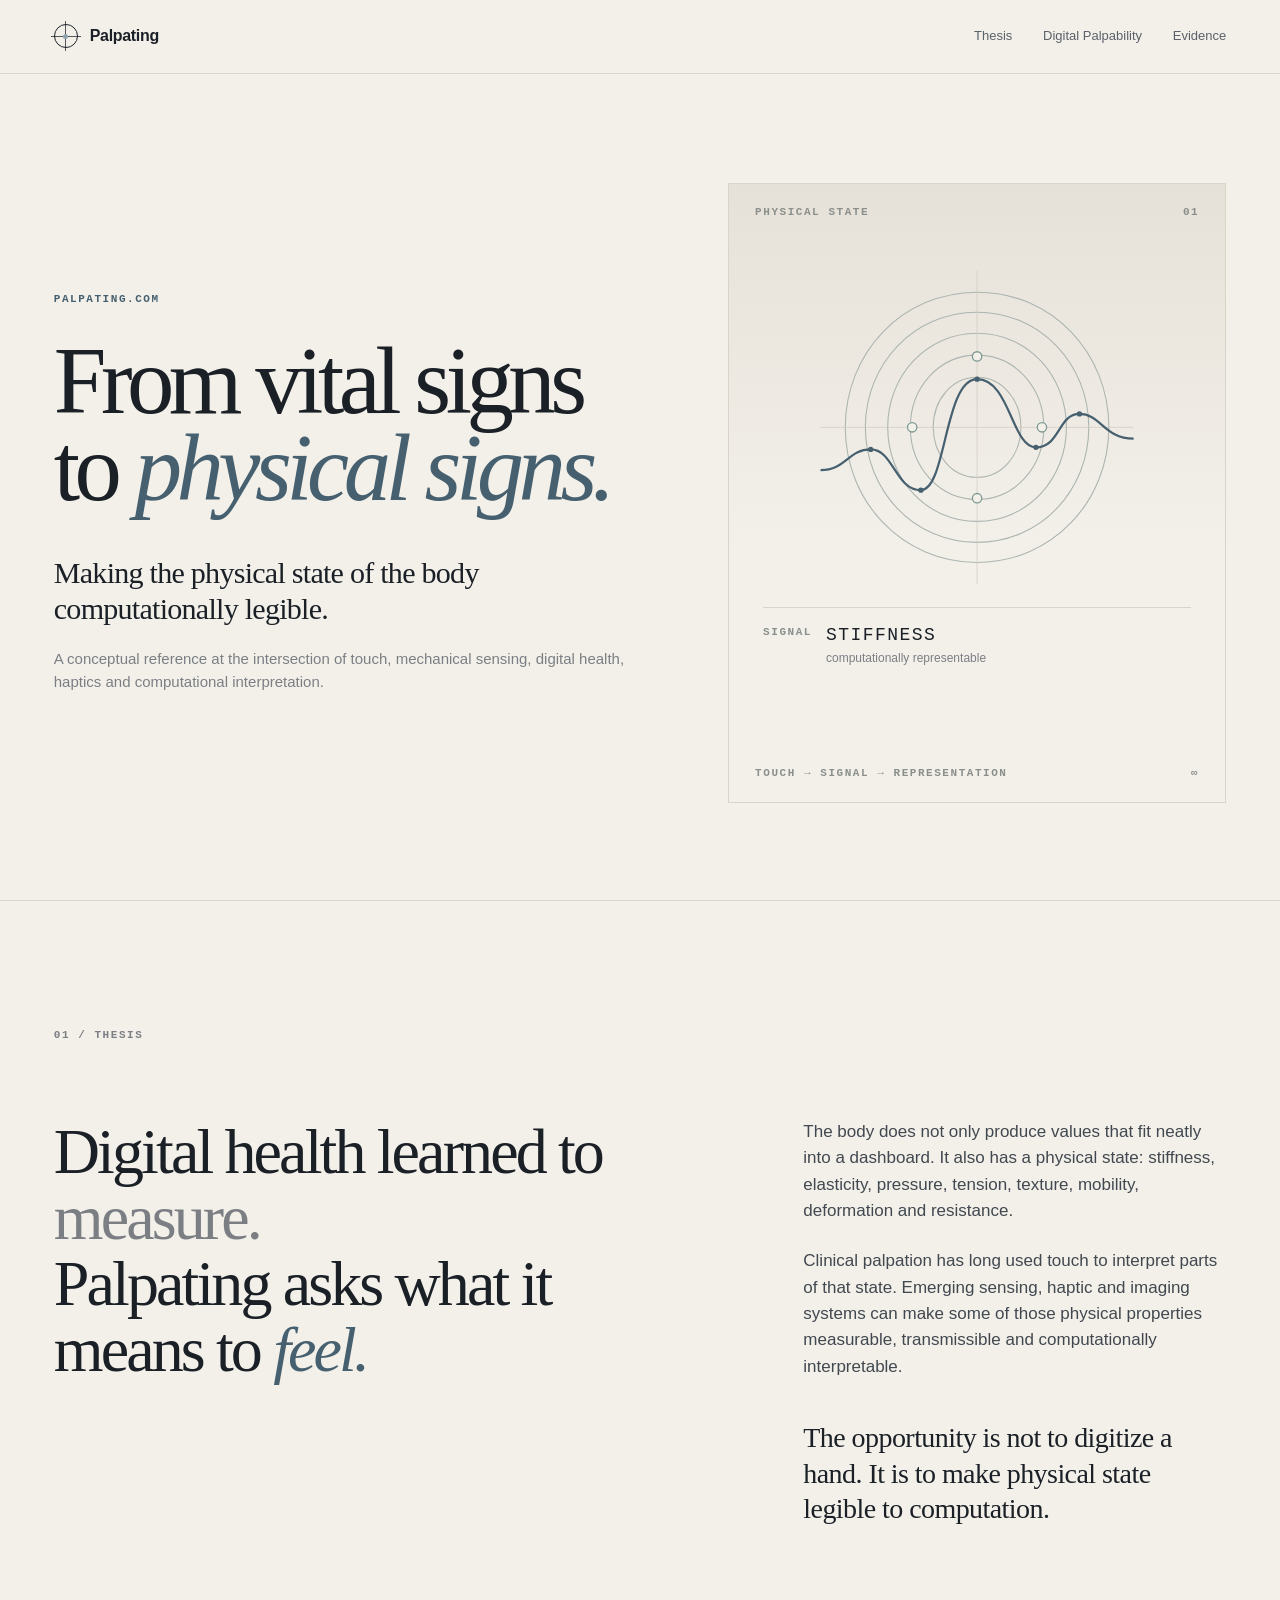
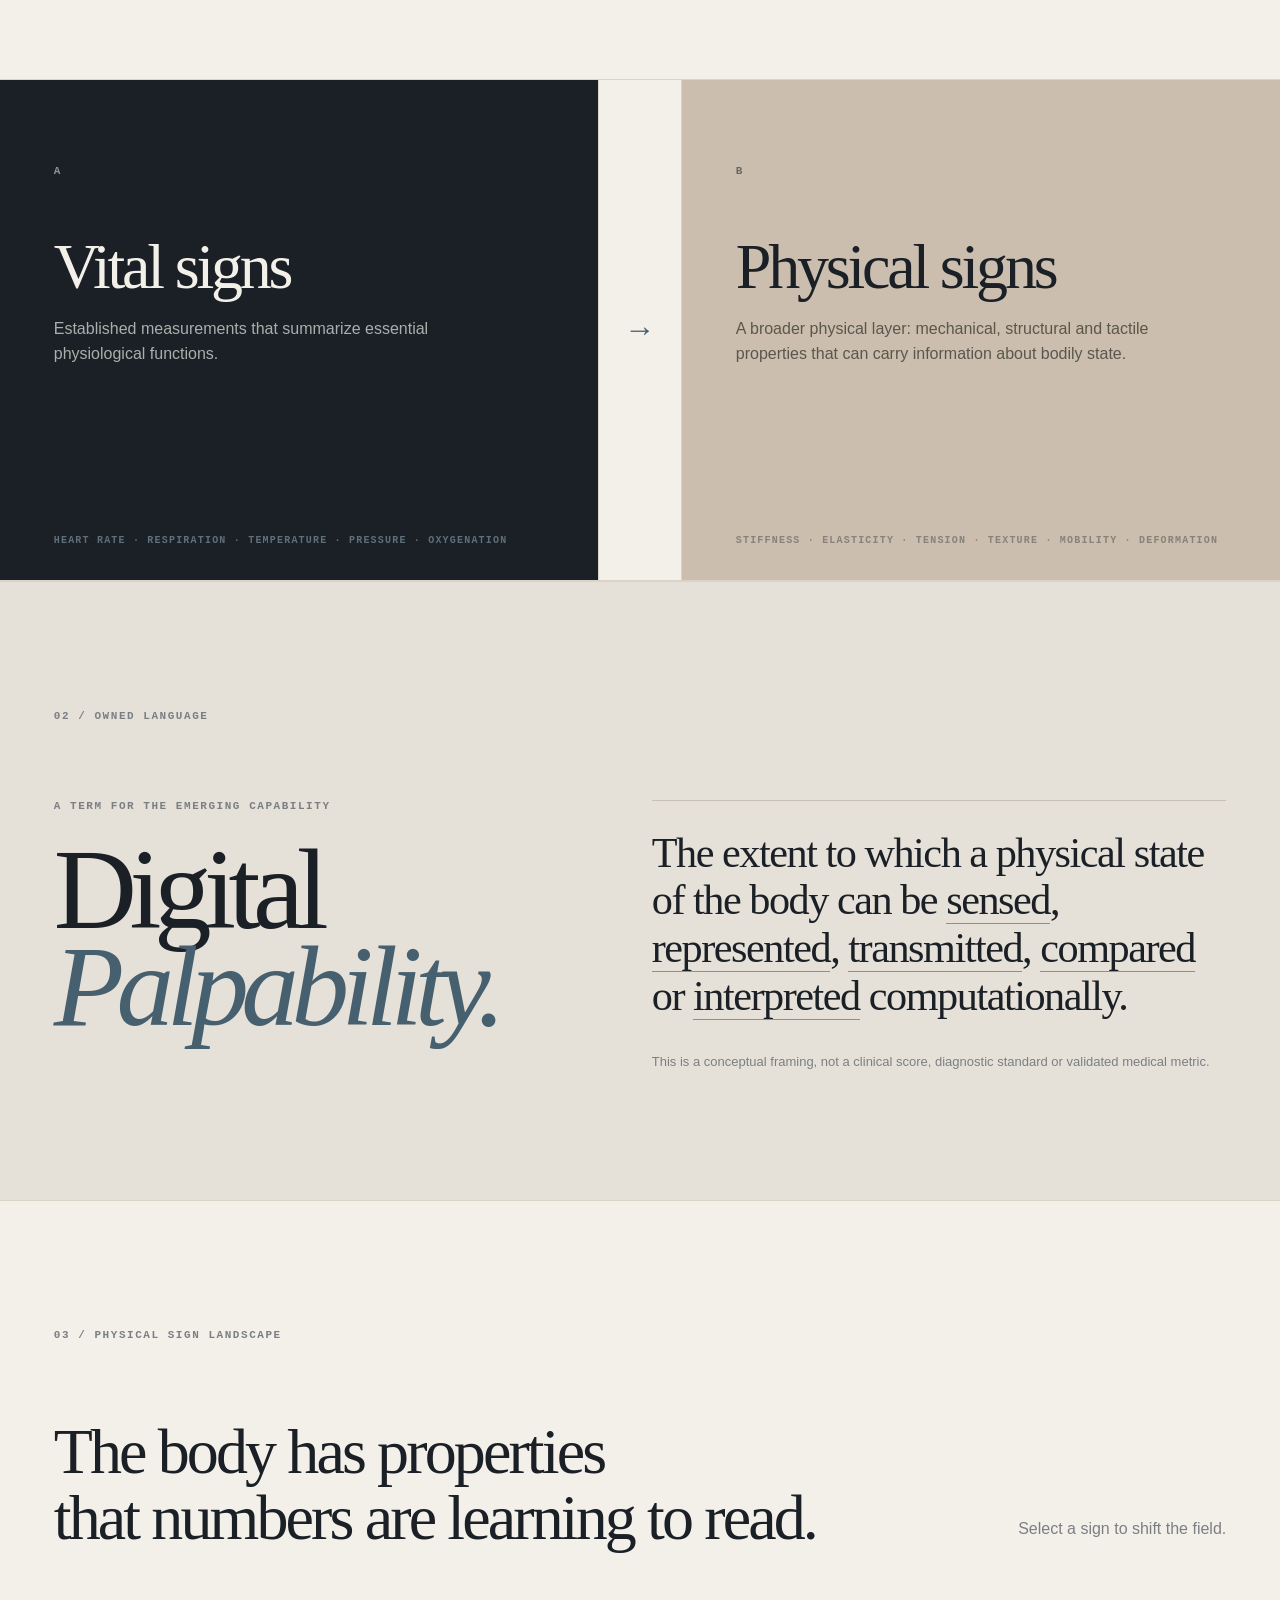
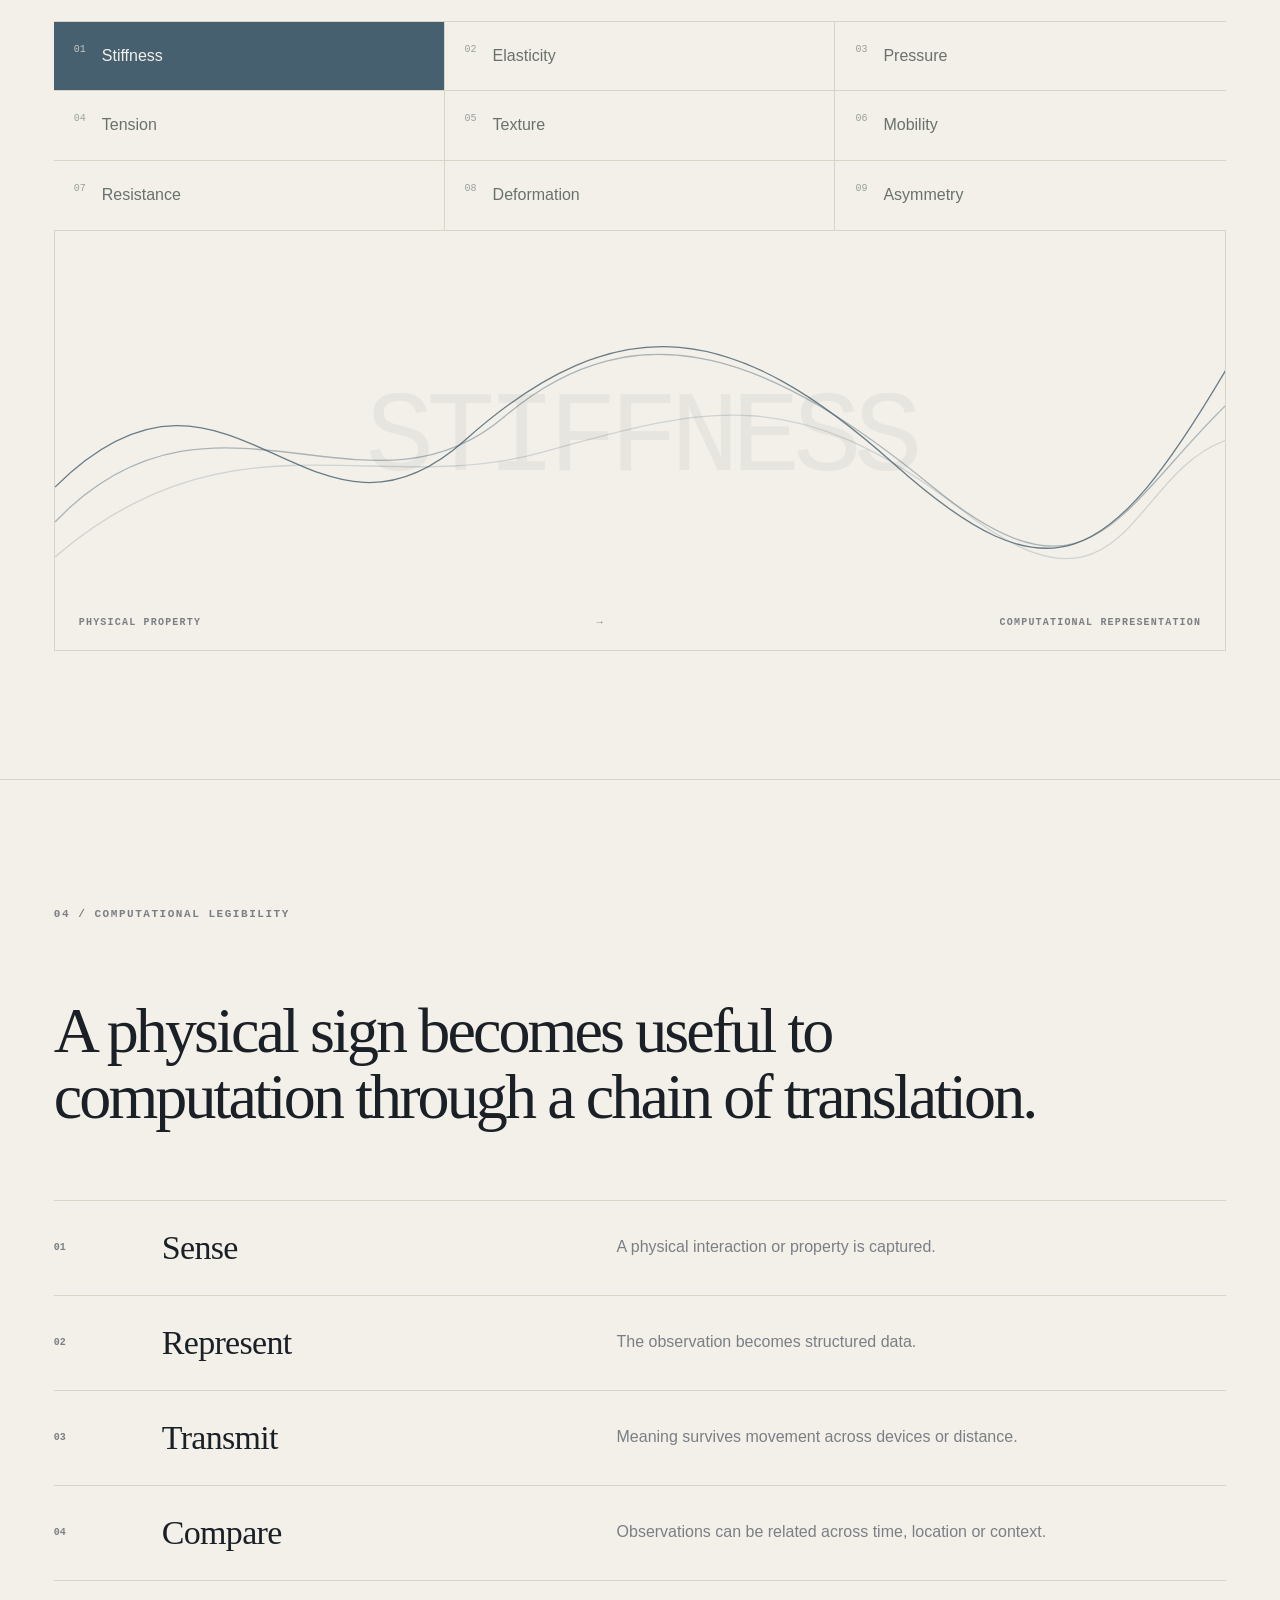
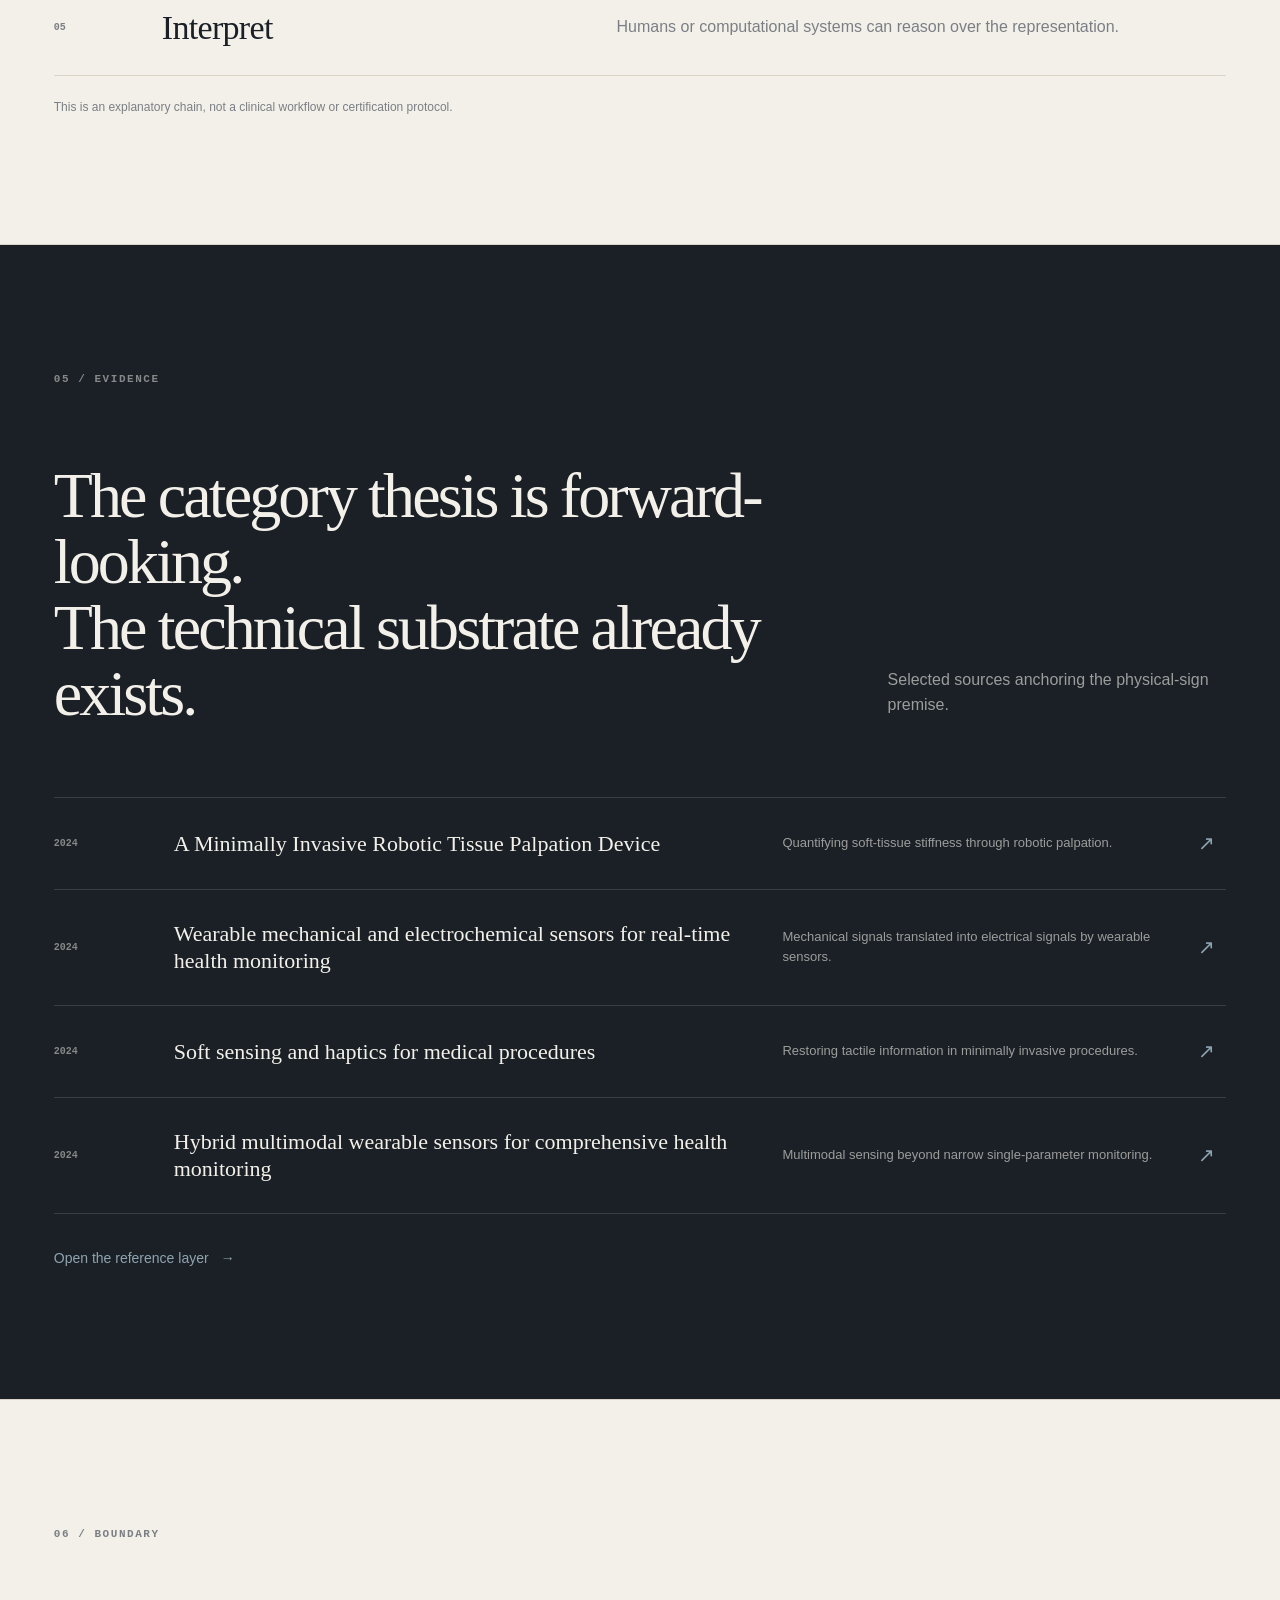
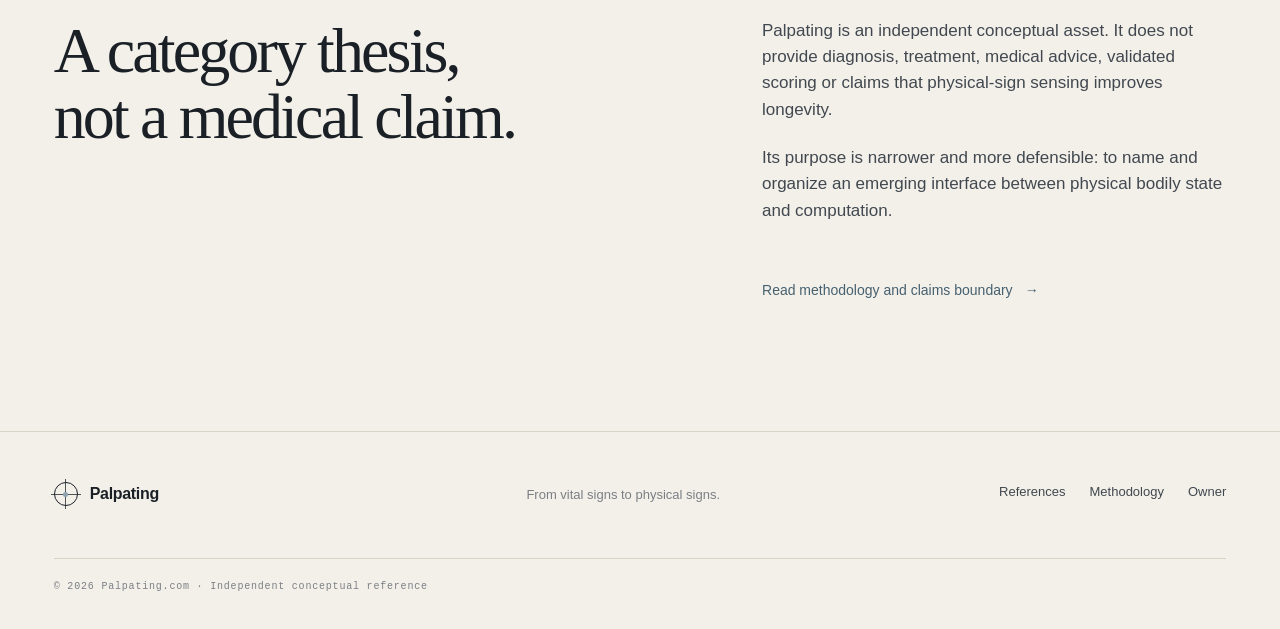
==== commit 91bbedc7: "DEC-011: remove acquisition-urgency framing from the public surface Non-Negotiable #10 (No desperati" ====
--- a/index.html
+++ b/index.html
@@ -44,7 +44,6 @@
       <a href="#thesis">Thesis</a>
       <a href="#palpability">Digital Palpability</a>
       <a href="#evidence">Evidence</a>
-      <a class="nav-acquire" href="#acquisition">Acquisition</a>
     </nav>
   </header>
 
@@ -223,17 +222,6 @@
       </div>
     </section>
 
-    <section class="acquisition" id="acquisition" aria-labelledby="acquisition-title">
-      <div class="acquisition-inner">
-        <p class="acquisition-domain">PALPATING.COM</p>
-        <h2 id="acquisition-title">Acquire the identity<br>for <em>physical-sign intelligence.</em></h2>
-        <p>One word. One .com. A category thesis built around the transition from vital signs to physical signs.</p>
-        <div class="asset-line" aria-label="Included strategic asset layers">
-          <span>DOMAIN</span><span>THESIS</span><span>OWNED LANGUAGE</span><span>REFERENCE LAYER</span><span>INTERFACE</span>
-        </div>
-        <a class="acquire-button" href="https://sohadot.com" target="_blank" rel="noopener noreferrer">Acquisition inquiry <span aria-hidden="true">↗</span></a>
-      </div>
-    </section>
   </main>
 
   <footer>
